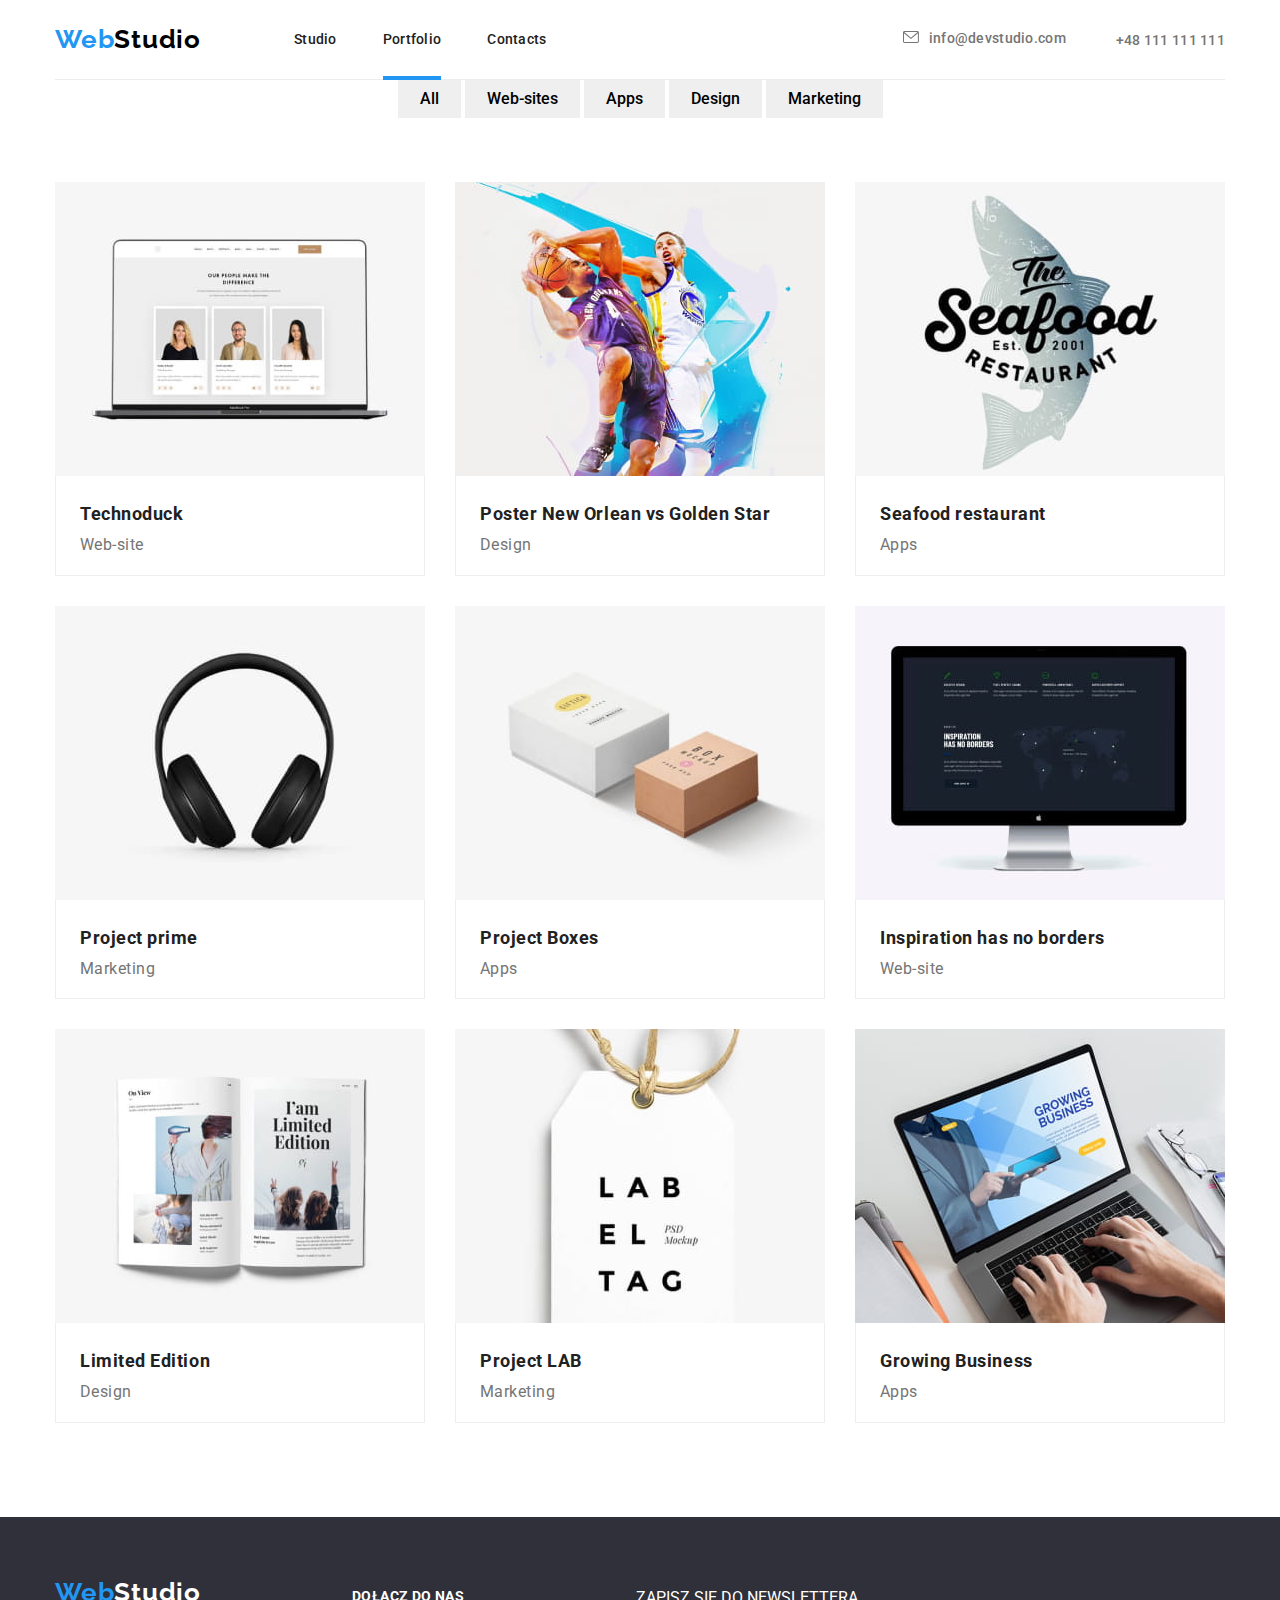
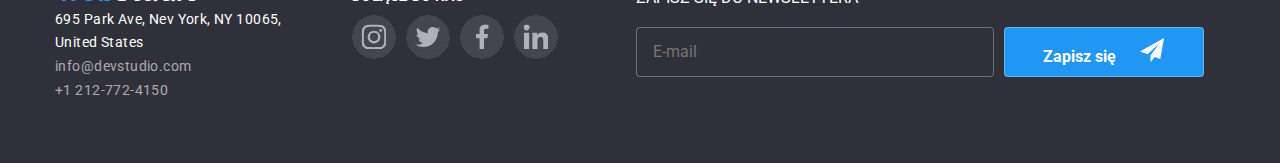
==== portfolio.html @ de532e94 "Homework6" ====
<!DOCTYPE html>
<html lang="en">
<head>
    <meta charset="UTF-8">
    <meta http-equiv="X-UA-Compatible" content="IE=edge">
    <meta name="viewport" content="width=device-width, initial-scale=1.0">
    <title>Document</title>
 
    <link rel="stylesheet" href=./modern-normalize.css>
<link rel="stylesheet" href="./css/style.css">
<link rel="preconnect" href="https://fonts.googleapis.com">
<link rel="preconnect" href="https://fonts.gstatic.com" crossorigin>
<link href="https://fonts.googleapis.com/css2?family=Raleway:wght@700&family=Roboto:wght@400;500;700;900&display=swap" rel="stylesheet">
</head>
<body>
  <!-- Page header -->


<header>
  <div class="container">
    <div class="header-container2">
      
    <nav>
      <div class="naglowek">
      <a class="link1" href="./index.html" ><span class="Web">Web</span><span class="Studio">Studio</span></a>
  <ul class="naglowek1">
  <li>
    <a class="link3" href="./">Studio</a>
  </li>
  <li>
    <a class="link4" href="./portfolio.html">Portfolio</a>
  </li>
  <li>
    <a class="link3" href="./">Contacts</a>
  </li>
  </ul>
      </div>
  </nav>
  
   
 <div>
    <ul class="naglowek2">
      <li>
      
  <a class="link6" href="mailto:info@devstudio.com"><svg class="contact" width="16" height="12">
          <use href="./images/icons.svg/icons.svg#icon-envelope"></use>
        </svg>info@devstudio.com</a>
  </li>
  <li>
    
  <a class="link6" href="tel:+48 111111111"><svg class="contact" width="10" height="16">
          <use href="./images/icons.svg/icons.svg#icon-vector1"></use>
        </svg>+48 111 111 111</a>
  </li>
  </ul>
</div>
</div>
    </div>
</header>



<main>
  <section class="section">
    <div class="button11">
      <div class="container">
      
  <button class="button1" type="button">All</button>
    <button class="button1" type="button">Web-sites</button>
      <button class="button1" type="button">Apps</button>
        <button class="button1" type="button">Design</button>
          <button class="button1" type="button">Marketing</button>
   
</div>
    </div>
  
    <div class="container">
<h1 class="head11">Tekst do schowania</h1>
<h2 class="head22">Tekst do schowania</h2>

  <ul class="head321">
    <li class="head3211">
        <div class="box">
  <img class="picture" 
  src="./images/img8 (2).jpg" alt="img.1" width="370" height="294">
  <div class="overlay">
    <p>Technocrack jest popularną platformą wykorzystywaną do rozpowszechniania koronawirusa. Firmy wykorzystują tę platformę do celów szpiegowskich i ataków na niezabezpieczone serwery konkurencji</p>
  </div>
    </div>
  <div class="border">
<h3 class="head32">Technoduck</h3><P class="p3">Web-site</p>
  </div>
   </li>

<li class="head3211">
    <div class="box">
  <img class="picture" 
  src="./images/img9 (1).jpg" alt="img.2" width="370" height="294">
    <div class="overlay">
    <p>Technocrack jest popularną platformą wykorzystywaną do rozpowszechniania koronawirusa. Firmy wykorzystują tę platformę do celów szpiegowskich i ataków na niezabezpieczone serwery konkurencji</p>
  </div>
    </div>
  <div class="border">
  <h3 class="head32">Poster New Orlean vs Golden Star </h3><p class="p3">Design</p>
  </div>
  </li>

<li class="head3211">
    <div class="box">
   <img class="picture" 
  src="./images/img10 (1).jpg" alt="img.3" width="370" height="294">
    <div class="overlay">
    <p>Technocrack jest popularną platformą wykorzystywaną do rozpowszechniania koronawirusa. Firmy wykorzystują tę platformę do celów szpiegowskich i ataków na niezabezpieczone serwery konkurencji</p>
  </div>
    </div>
  <div class="border">
  <h3 class="head32">Seafood restaurant</h3><p class="p3">Apps</p>
  </div>
  </li>

    <li class="head3211">
        <div class="box">
      <img class="picture" 
      src="./images/img11 (1).jpg" alt="img.1" width="370" height="294">
        <div class="overlay">
    <p>Technocrack jest popularną platformą wykorzystywaną do rozpowszechniania koronawirusa. Firmy wykorzystują tę platformę do celów szpiegowskich i ataków na niezabezpieczone serwery konkurencji</p>
  </div>
   </div>
         <div class="border">
  <h3 class="head32">Project prime</h3><P class="p3">Marketing</p>
      </div>
    </li>

    <li class="head3211">
  <div class="box">
  <img class="picture" 
  src="./images/img12 (1).jpg" alt="img.2" width="370" height="294">
    <div class="overlay">
    <p>Technocrack jest popularną platformą wykorzystywaną do rozpowszechniania koronawirusa. Firmy wykorzystują tę platformę do celów szpiegowskich i ataków na niezabezpieczone serwery konkurencji</p>
  </div>
</div>
  <div class="border">
    <h3 class="head32">Project Boxes </h3><p class="p3">Apps</p>
  </div>
</li>

<li class="head3211">
    <div class="box">
   <img class="picture" 
  src="./images/img13 (1).jpg" alt="img.3" width="370" height="294">
    <div class="overlay">
    <p>Technocrack jest popularną platformą wykorzystywaną do rozpowszechniania koronawirusa. Firmy wykorzystują tę platformę do celów szpiegowskich i ataków na niezabezpieczone serwery konkurencji</p>
  </div>
    </div>
  <div class="border">
  <h3 class="head32">Inspiration has no borders </h3><p class="p3">Web-site</p>
  </div>
  </li>

    <li class="head3211">
        <div class="box">
  <img class="picture" 
  src="./images/img14 (2).jpg" alt="img.1" width="370" height="294">
    <div class="overlay">
    <p>Technocrack jest popularną platformą wykorzystywaną do rozpowszechniania koronawirusa. Firmy wykorzystują tę platformę do celów szpiegowskich i ataków na niezabezpieczone serwery konkurencji</p>
  </div>
        </div>
  <div class="border">
<h3 class="head32">Limited Edition</h3><p class="p3">Design</p>
  </div>
   </li>

<li class="head3211">
    <div class="box">
  <img class="picture" 
  src="./images/img15 (1).jpg" alt="img.2" width="370" height="294">
    <div class="overlay">
    <p>Technocrack jest popularną platformą wykorzystywaną do rozpowszechniania koronawirusa. Firmy wykorzystują tę platformę do celów szpiegowskich i ataków na niezabezpieczone serwery konkurencji</p>
  </div>
    </div>
  <div class="border">
  <h3 class="head32">Project LAB</h3><p class="p3">Marketing</p>
  </div>
  </li>

<li class="head3211">
    <div class="box">
   <img class="picture" 
  src="./images/img16 (1).jpg" alt="img.3" width="370" height="294">
    <div class="overlay">
    <p>Technocrack jest popularną platformą wykorzystywaną do rozpowszechniania koronawirusa. Firmy wykorzystują tę platformę do celów szpiegowskich i ataków na niezabezpieczone serwery konkurencji</p>
  </div>
    </div>
  <div class="border">
  <h3 class="head32">Growing Business </h3><p class="p3">Apps</p>
  </div>
  </li>
</ul>
</div>
 </section>
  </main>

  <!-- Page footer -->

  <footer>
<div class="container">
    <ul class="footer2">
   <li><div class="footer1">
    <a class="link9" href="#" ><span class="Web">Web</span><span class="Studio1">Studio</span></a>
 <address class="address">  
<p>695 Park Ave, Nev York, NY 10065,<br>
United States</p>
<ul>
  <li>
<a class="link10" href="mailto:info@devstudio.com">info@devstudio.com</a>
</li>
<li>
<a class="link10" href="tel:+12127724150">+1 212-772-4150</a>
</li>
</ul>
</address>
</div>
   </li>
 <ul>  
<li><div class="join">
  <h3 class="head3">DOŁĄCZ DO NAS</h3>
    <ul class="socialicons2">
 <li> <svg class="social2" width="44" height="44">
     <use href="./images/icons.svg/icons.svg#icon-instagram"></use>
        </svg> </li>
    <li>  <svg class="social2" width="44" height="44"">
          <use href="./images/icons.svg/icons.svg#icon-twitter"></use>
        </svg></li>
    <li>  <svg class="social2" width="44" height="44">
          <use href="./images/icons.svg/icons.svg#icon-facebook"></use>
        </svg></li>
    <li>  <svg class="social2" width="44" height="44">
          <use href="./images/icons.svg/icons.svg#icon-linkedin"></use>
        </svg></li>
        </ul>
        </div>
</li>
 </ul>
  <ul>
      <li class="form">
        <div>
          <form>
 <name name="signup_form" autocomplete="on" novalidate>
   <label for="user-email">ZAPISZ SIĘ DO NEWSLETTERA</label></name>
  </li>
  <li class="form2">
   <input type="email" name="email" id="email" placeholder="E-mail" />
   
   <button type="submit" class="email-submit">Zapisz się<svg class="iconsend" width="24" height="24">
          <use href="./images/icons.svg/icons.svg#icon-iconsend"></use>
        </svg></button>
  
  </form>
        </div>
      </li>   
    </ul>
  </ul>
</div>
  </footer>
</div>
</body>
</html>
---- css/style.css ----
:root{
    --brand-color:#212121;
    --brand-color-czcionka1:#757575;
    --brand-color-czcionka2:#2196F3;
    --brand-color-czcionka3:#FFFFFF;
    --brand-color-czcionka4:#000000; 
    --brand-color-background:#2F303A;
    --brand-color-background2:#F5F4FA;
    --brand-color-background3:#ECECEC;
    --brand-color-background4: #2196F3;
}
body{
    font-family: 'Roboto', sans-serif;
    color: var(--brand-color);
 }

 *, *::after, *::before { margin: 0; padding: 0; }

.container{
   
    max-width:100%;
max-width: 1200px;
margin: 0 auto;
padding: 0 15px;
}

.section{
    padding-bottom: 94px;
}

.section2{
    padding-bottom: 94px;
}

.naglowek{
 display: flex;
    align-items: center;
   
}

.header-container{
 
  background-color: var(--brand-color-czcionka3);
     display: flex;
    align-items: center;
    justify-content: space-between;
   margin: 0 auto;
height: 80px;
 

}
.header-container2{
  background-color: var(--brand-color-czcionka3);
     display: flex;
    align-items: center;
    justify-content: space-between;
   margin: 0 auto;
height: 80px;
border-width: 1px;
border-bottom-style: solid;
border-color: var(--brand-color-background3);
}



.naglowek1{
    display: flex;
  justify-content: center;
  align-items: center;
  list-style: none;
  gap:46px;
}

.naglowek2{
    display: flex;
   justify-content: space-between;
   gap:30px;
}

.contact{
    fill:var(--brand-color-czcionka1);
    margin-right: 10px;
    transition: 250ms;
  transition-timing-function: cubic-bezier(0.4, 0, 0.2, 1);
        }

.contact:hover{
    fill:var(--color2, #2196f3);
    stroke: var(--brand-color-czcionka2);
  
}
   



.naszeatuty{
    fill: var(--brand-color-czcionka1);
    background: var(--brand-color-background2);
    padding: 25px; 0;
}

.klienci{   
    fill: #AFB1B8;
    border: 1px solid #AFB1B8;
    border-radius: 4px;
    transition-property: border-color;
    transition-duration: 250ms;
    transition-timing-function: cubic-bezier(0.4, 0, 0.2, 1);
    
}

.klienci:hover,
.klienci:focus{
    border-color: var(--brand-color-background4);
    
}

      .klienci{   
          fill: #AFB1B8;
        border: 1px solid #AFB1B8;
        border-radius: 4px;
transition-property: fill, border-color;
transition-duration: 250ms;
  transition-timing-function: cubic-bezier(0.4, 0, 0.2, 1);
      }

.klienci:hover,
.klienci:focus{
 fill:var(--brand-color-background4);
  
}

.socialicons{
         display: flex;
flex-direction: row;
list-style: none;
flex-grow: 1;
gap:10px;
margin:0px 0px 30px 0px;
padding-left: 32px;
padding-bottom: 32px;

 }

 .socialicons2{
         display: flex;
flex-direction: row;
list-style: none;
flex-grow: 1;
gap:10px;


 }
 .form{
     display: flex;
flex-direction:row;
list-style: none;
flex-grow: 1;
gap:10px;
padding-left: 78px;
padding-top: 72px;
 }

 .form2{
     display: flex;
flex-direction:row;
list-style: none;
flex-grow: 1;
gap:10px;
padding-top: 20px;;
padding-left: 78px;
padding-bottom: 32px;
 }

 input#email{
width:358px;
Height:50px;
border: 1px solid rgba(255, 255, 255, 0.3);
background-color:var(--brand-color-background);
border-radius: 4px;
font-family: Roboto;
font-Weight:400;
font-Size:16px;
Line height:20px;
padding-left:16px;
color:rgba(255, 255, 255, 0.6);
 }



 .label{
    position:absolute
    top:0px;
    font-family: 'Roboto';
font-style: normal;
font-weight: 400;
font-size: 12px;
line-height: 14px;
letter-spacing: 0.01em;
color: #757575;

 }

  .label1{
    position:absolute;
    top:-24px;
    font-family: 'Roboto';
font-style: normal;
font-weight: 400;
font-size: 12px;
line-height: 14px;
letter-spacing: 0.01em;
color: #757575;
  }

.email-submit{
   width:200px;
Height:50px;
border: 1px solid rgba(255, 255, 255, 0.3);
background-color:var(--brand-color-background4);
border-radius: 4px;
font-family: Roboto;
color:var(--brand-color-czcionka3);
font-Weight:700;
font-Size:16px;
Line height:30px;
cursor: pointer;
}
.submit-form{
   width:200px;
Height:50px;
border: 1px solid rgba(255, 255, 255, 0.3);
background-color:var(--brand-color-background4);
border-radius: 4px;
margin-top: 30px;
font-family: Roboto;
color:var(--brand-color-czcionka3);
font-Weight:700;
font-Size:16px;
Line height:30px;
display: block;
    margin-left: auto;
    margin-right: auto;
    cursor: pointer;
}

.legend-modal{
    font-family: 'Roboto';
font-style: normal;
font-weight: 700;
font-size: 20px;
line-height: 23px;
text-align: center;
letter-spacing: 0.03em;
color: #212121;
margin-top: 40px;
margin-bottom: 30px;

}

.fieldset{
    display:flex;
    position: relative;
  width:448px;
  height: 40px;
  margin-left: 40px;
    border-radius: 4px;
    margin-block: 28px;
}

.fieldset1{
    display:flex;
    position: relative;
  width:448px;
  height: 120px;
  margin-left: 40px;
    border-radius: 4px;
    margin-block: 28px;
}


.modal-data .input{
    border: 0;
    margin-left: 40px;
    background-color: transparent;
    font-family: Roboto;
font-Weight:400;
font-Size:16px;
Line height:20px;
height: 38px;
width: 200px;
}

.legal-checkbox{
         font-family: 'Roboto';
font-style: normal;
font-weight: 400;
font-size: 14px;
line-height: 24px;
letter-spacing: 0.03em;
color: #757575;
position:relative;
margin-left: 40px;
}

.legal-checkbox .checkbox1{
    position: relative;
    width: 16px;
    height: 15px;
   

}


.legal-checkbox input{
    position:absolute;
    cursor:pointer;
    width: 0;
    height:0;
    opacity: 0;
    }

    .legal-checkbox .checkmark{
        position: absolute;
        height: 16px;
        width: 15px;
        border:1px solid black;
        cursor: pointer;
        left:0;

    }

.checkmark::after{
    display:block;
content:url(../images/icons.svg/check.svg);
border:0px solid white;
position:absolute;
display: none;
top:-4px;
}

    .legal-checkbox input:checked ~ .checkmark::after{
        display:block;
    }

     .legal-checkbox input:checked ~ .checkmark{
        background-color:var(--brand-color-background4);
         transition-property: fill;
  transition: 250ms;
  transition-timing-function: cubic-bezier(0.4, 0, 0.2, 1);
     }

.iconsend{
    fill:var(--brand-color-czcionka3);
    margin-left: 24px;
}
.legal-link{
    color:var(--brand-color-czcionka2);
}

.modal-data .input:focus{
    outline:0;
}

.fieldset:has(input:focus){
    border-color: #2196f3;
     transition-property: fill;
  transition: 250ms;
  transition-timing-function: cubic-bezier(0.4, 0, 0.2, 1);
}

.fieldset:has(input:focus) .iconform{
    fill: #2196f3;
     transition-property: fill;
  transition: 250ms;
  transition-timing-function: cubic-bezier(0.4, 0, 0.2, 1);
}

.modal-data .input2{
    border: 0;
    background-color: transparent;
    width: 416px;
    height: 96px;
 font-family: Roboto;
font-weight:400;
font-size:12px;
Line height:14.06px;
margin-left:16px;
margin-right:16px;
resize:none;
  position:absolute;

}

.modal-data .input2:focus{
    outline:0;
}

.fieldset1:has(textarea:focus){
    border-color: #2196f3;
     transition-property: fill;
  transition: 250ms;
  transition-timing-function: cubic-bezier(0.4, 0, 0.2, 1);

}

.modal-data .label{
 position:absolute;
 top:-24px;

}



.iconform{
    position:absolute;
    top:14px;
    left:15px;
    fill:#212121;
}

 .social{
    margin: 0.0rem;
 padding: 0.6rem;
 Fill: #AFB1B8;
 transition-property: fill;
  transition: 250ms;
  transition-timing-function: cubic-bezier(0.4, 0, 0.2, 1);

  }

  .social:hover{
       background: radial-gradient(circle, #2196f3 70%, #ffffff 70%);
      fill:white;
      transition-property: fill;
  transition: 250ms;
  transition-timing-function: cubic-bezier(0.4, 0, 0.2, 1);
       
    }


    .social2{
        justify-content:flex-start;
      margin: 0.0rem;
 padding: 0.6rem;
Fill: #AFB1B8;
background: radial-gradient(circle,rgba(255, 255, 255, 0.1)70% 70%, var(--brand-color-background)70%);
transition: 250ms;
  transition-timing-function: cubic-bezier(0.4, 0, 0.2, 1);
  

    }

.social2:hover{
   background: radial-gradient(circle, #2196f3 70%, var(--brand-color-background)70%);
   fill:white;

  }

.button2{
        font-size: 16px;
        font-weight: 700;
         line-height: 1.875; 
            border: 0px;
    font-family: inherit;
    cursor: pointer;
    color:var(--brand-color-czcionka3);
    background-color: var(--brand-color-czcionka2);
    height: 50px;
    width: 200px;
    justify-content: center;
    transition: 250ms;
  transition-timing-function: cubic-bezier(0.4, 0, 0.2, 1);

  
 
      }
.button11{
    display: flex;
    justify-content: center;
    flex-grow: 1;
gap:8px;
    
}

     .button1{
    
        font-size: 16px;
        font-weight: 500;
         line-height: 1.625;  
            border: 0px;
            padding: 6px 22px 6px 22px;
    font-family: inherit;  
    cursor: pointer;
    justify-content: center;
    transition: 250ms;
  transition-timing-function: cubic-bezier(0.4, 0, 0.2, 1);
    
              }
             

.solutions2 {
    color:white;
background-size: cover;
background-position: center;
    display:flex;
    flex-direction: column;
    justify-content: center;
    padding-top: 200px;
    padding-bottom: 200px;
    max-width: 1600px; margin: 0 auto;
    background:  linear-gradient(#2F303A66, #2F303A66),url(../images/tlo.jpg);
background-repeat: repeat-x, no-repeat;
    
}

footer{
    background-color:var(--brand-color-background);
    color: var(--brand-color-czcionka3);
}
.Web{
    color:var(--brand-color-czcionka2);
}
.Studio{
    color:var(--brand-color-czcionka4);
}
    .Studio1{
        color:var(--brand-color-czcionka3)
    }



.link1{
    font-family: "Raleway";
    font-weight: 700;
    font-size: 26px;
    line-height: 1.19;
    Line height: 100%;
    letter-spacing: 0.03em;
     margin-right: 93px ;
     transition: 250ms;
  transition-timing-function: cubic-bezier(0.4, 0, 0.2, 1);
}

.link3{
    color:var(--brand-color);
    font-size: 14px;
    font-weight: 500;
    line-height: 1;
    letter-spacing: 0.02em;
    transition: 250ms;
  transition-timing-function: cubic-bezier(0.4, 0, 0.2, 1);
 
}
.link2{
    color:var(--brand-color);
        font-size: 14px;
        font-weight: 500;
        line-height: 1;
        letter-spacing: 0.02em;
        transition: 250ms;
  transition-timing-function: cubic-bezier(0.4, 0, 0.2, 1);

          }

          .link4{
    color:var(--brand-color);
        font-size: 14px;
        font-weight: 500;
        line-height: 1;
        letter-spacing: 0.02em;
        transition: 250ms;
  transition-timing-function: cubic-bezier(0.4, 0, 0.2, 1);

          }


.link2,
.link4{
position: relative;
}
    .link2::after{
        content:"";
        position:absolute;
        width:100%;
        height:4px;
        background-color: var(--brand-color-background4);
        bottom:-33px;
        left: 0px;
       
    }
       .link4::after{
        content:"";
        position:absolute;
        width:100%;
        height:4px;
        background-color: var(--brand-color-background4);
        bottom:-33px;
        left: 0px;
       }

    .link2:hover::after{
        color:var(--brand-color-background4);
    }

    .link4:hover::after{
        color:var(--brand-color-background4);
    }

.link6{
    color:var(--brand-color-czcionka1);
        font-size: 14px;
        font-weight: 500;
        line-height: 1;
        letter-spacing: 0.02em;
        transition: 250ms;
  transition-timing-function: cubic-bezier(0.4, 0, 0.2, 1);
}



.link8{
    color: var(--brand-color-czcionka3);
        font-size: 14px;
        font-weight: 500;
        line-height: 1;
        letter-spacing: 0.03em;
        transition: 250ms;
  transition-timing-function: cubic-bezier(0.4, 0, 0.2, 1);
        
}
.link9{
    color: var(--brand-color-czcionka2);
    font-family: "Raleway";
        font-size: 26px;
        font-weight: 700;
        line-height: 1.19;
        letter-spacing: 0.03em;
        transition: 250ms;
  transition-timing-function: cubic-bezier(0.4, 0, 0.2, 1);
}

        .link10{
    color: rgba(255, 255, 255, 0.6);;
        font-size: 14px;
        font-weight: 400;
        line-height: 1.71;
        letter-spacing: 0.03em;
        font-style:normal;
        transition: 250ms;
  transition-timing-function: cubic-bezier(0.4, 0, 0.2, 1);

        }

.address{
        font-size: 14px;
        font-weight: 400;
        line-height: 1.71;
        letter-spacing: 0.03em;
        font-style: normal;
        color:var(--brand-color-czcionka3)
}
.head3{
        font-size: 14px;
        line-height: 1.14;
        letter-spacing: 0.03em;
        padding-bottom: 10px;
}
.head31{
        font-size: 16px;
        line-height: 1.19;
        letter-spacing: 0.03em;
        text-align: center;
         margin-top: 30px;
         margin-bottom: 10px;
        
}
.head32{
        font-size: 18px;
        line-height: 2;
        letter-spacing: 0.03em;
        padding: 20px 24px 4px 24px;
}
.p3{
    color:var(--brand-color-czcionka1);
        font-size: 16px;
        font-weight: 400;
        line-height: 1,87; 
        letter-spacing: 0.03em;
         margin: 0px 24px 20px 24px;
}
        .head21,
        .head23{
        font-size: 36px;
        line-height: 1.17;
        letter-spacing: 0.03em;
        }

        .head21{
            padding-bottom: 50px;
        }

       .head23{
            padding-bottom: 50px;
        }
            .head2{
        font-size: 36px;
        line-height: 1.17;
        letter-spacing: 0.03em;
        }

.p1{
        font-size: 14px;
        font-weight: 500;
        line-height: 1.71;
        letter-spacing: 0.03em;
        color: var(--brand-color-czcionka1);
}
.p2{
    color:var(--brand-color-czcionka1);
        font-size: 16px;
        font-weight: 500;
        line-height: 1.19; 
        letter-spacing: 0.03em;
        text-align: center;
        margin-bottom: 16px;
}


.solutions1{
        font-size: 44px;
        font-weight: 900;
         line-height: 1.36;   
         padding-bottom: 30px;
   

}
.solutions2{
    text-align: center;
}

.head221{
     display: flex;
flex-direction: row;
list-style: none;
flex-grow: 1;
gap:calc((100% - 3 * 30%) / 4);
}
    
  .head211{
     display: flex;
flex-direction: row;
list-style: none;
flex-grow: 1;
gap:30px; 
}

.head211-index{
    position:relative
}
.head211-index > img{
    display:block;
}

.head211-opis{
display: flex;
position: absolute;
width: 100%;
height: 70px;
bottom: 0px;
background: rgba(47, 48, 58, 0.8);
justify-content:center;
align-items:center;
  font-family:14px;
  font-weight: 700;
  color:var(--brand-color-czcionka3);
 }

 .head231{
     display: flex;
flex-direction: row;
list-style: none;
flex-grow: 1;
gap: 30px;
align-items: center;
}  

.head2311{
    background-color: var(--brand-color-background2);
   

}

.head321{
     display: flex;
     list-style: none;
flex-wrap: wrap;
justify-content: center;
flex-grow: 1;
gap:30px;
}

.head3211{
    flex-basis:calc((100% - 60px) / 3);
    transition: 250ms;
  transition-timing-function: cubic-bezier(0.4, 0, 0.2, 1);

}

.head24{
    padding-bottom: 50px;
}

 .head241{
     display: flex;
flex-direction: row;
list-style: none;
flex-grow: 1;
gap:30px;
 }

.picture{
    display: block; 
}

.head3211:hover{
    box-shadow: 0px 1px 1px rgba(0, 0, 0, 0.12), 0px 4px 4px rgba(0, 0, 0, 0.06), 1px 4px 6px rgba(0, 0, 0, 0.16);
}

.footer1{
    padding-top: 60px;
    padding-bottom: 60px;
}

.footer2{
    display:flex;
    
}

.join{
    padding-top: 72px;
    margin-left: 70px;
}

.link1:hover,
.link2:hover,
.link3:hover,
.link4:hover,
.link8:hover,
.link9:hover,
.link10:hover


{
  color:var(--brand-color-czcionka2);
 
}
.link1:focus,
.link2:focus,
.link3:focus,
.link4:focus
.link8:focus,
.link9:focus,
.link10:focus
{

    color:var(--brand-color3);

}

.link6:focus,
.link6:hover{
cursor:pointer;
color:var(--brand-color-czcionka2);
--color4:var(--brand-color-czcionka2);
--color2:var(var(--brand-color-czcionka2))

}
.button2:hover,
.button2:focus{
color:var(--brand-color);
}

.button1:hover,
.button1:focus{
    color:var(--brand-color-czcionka3);
    background-color: var(--brand-color-background4);
 box-shadow: 0px 1px 1px rgba(0, 0, 0, 0.12), 0px 4px 4px rgba(0, 0, 0, 0.06), 1px 4px 6px rgba(0, 0, 0, 0.16);
}


.link1,
.link2,
.link3,
.link4,
.link6,
.link8,
.link9,
.link10{
 text-decoration: none;
}



ul{
    list-style-type: none;
}

.head22,
.head11{
visibility: hidden;
}
.border{
    border: 1px solid #EEEEEE; border-top: none;
    }

.team{
    box-shadow: 0px 1px 3px rgba(0, 0, 0, 0.12), 0px 1px 1px rgba(0, 0, 0, 0.14), 0px 2px 1px rgba(0, 0, 0, 0.2);
border-radius: 0px 0px 4px 4px;
background:#ffffff;

}
.backdrop{
    position:fixed;
    left:0;
    top:0;
    width:100%;
    height:100%;
    background-color: rgba(0,0,0,0.1);
    transition: transform .35s;
}
.modal{
    position:absolute;
    top:50%;
    left:50%;
    transform:translate(-50%,-50%);
    width:528px;
    height:581px;
    background-color: #fff;

}
.close-btn{
        position:absolute;
    top:8px;
    right:8px;
    width:30px;
    height:30px;
    background-color: #fff;
    border:1px solid rgba(0,0,0,0.1);
    border-radius:50%;
    cursor:pointer;
}
.close{
    position:absolute;
    top:8px;
    right:8px;
    width:11px;
    height:11px; 
}

.is-hidden{
opacity:0;
visibility:hidden;
pointer-events:none;
transform:scale(-0.3, 0.3);

}
.box{
    position: relative;
  overflow: hidden;
}
.head3211{
    position: relative;
    overflow: hidden;
}

.box:hover .overlay {
  transform: translatex(0);
}
.head3211:hover .overlay{
    transform: translatex(0);
}

.overlay {
  position: absolute;
  top: 0;
  left: 0;
  width: 100%;
  height: 100%;
  background-color: rgba(33, 150, 243, 0.9);

  transform: translateY(100%);
  transition: transform 250ms ease;
}

.overlay > p {
  color: #fff;
  margin: 0;
  padding: 49px;
  padding-left: 29px;
  padding-right: 45px;
  font-size: 18 px;
  line-height: 28px;
  font-family: "roboto";
  font-weight: 400;
}
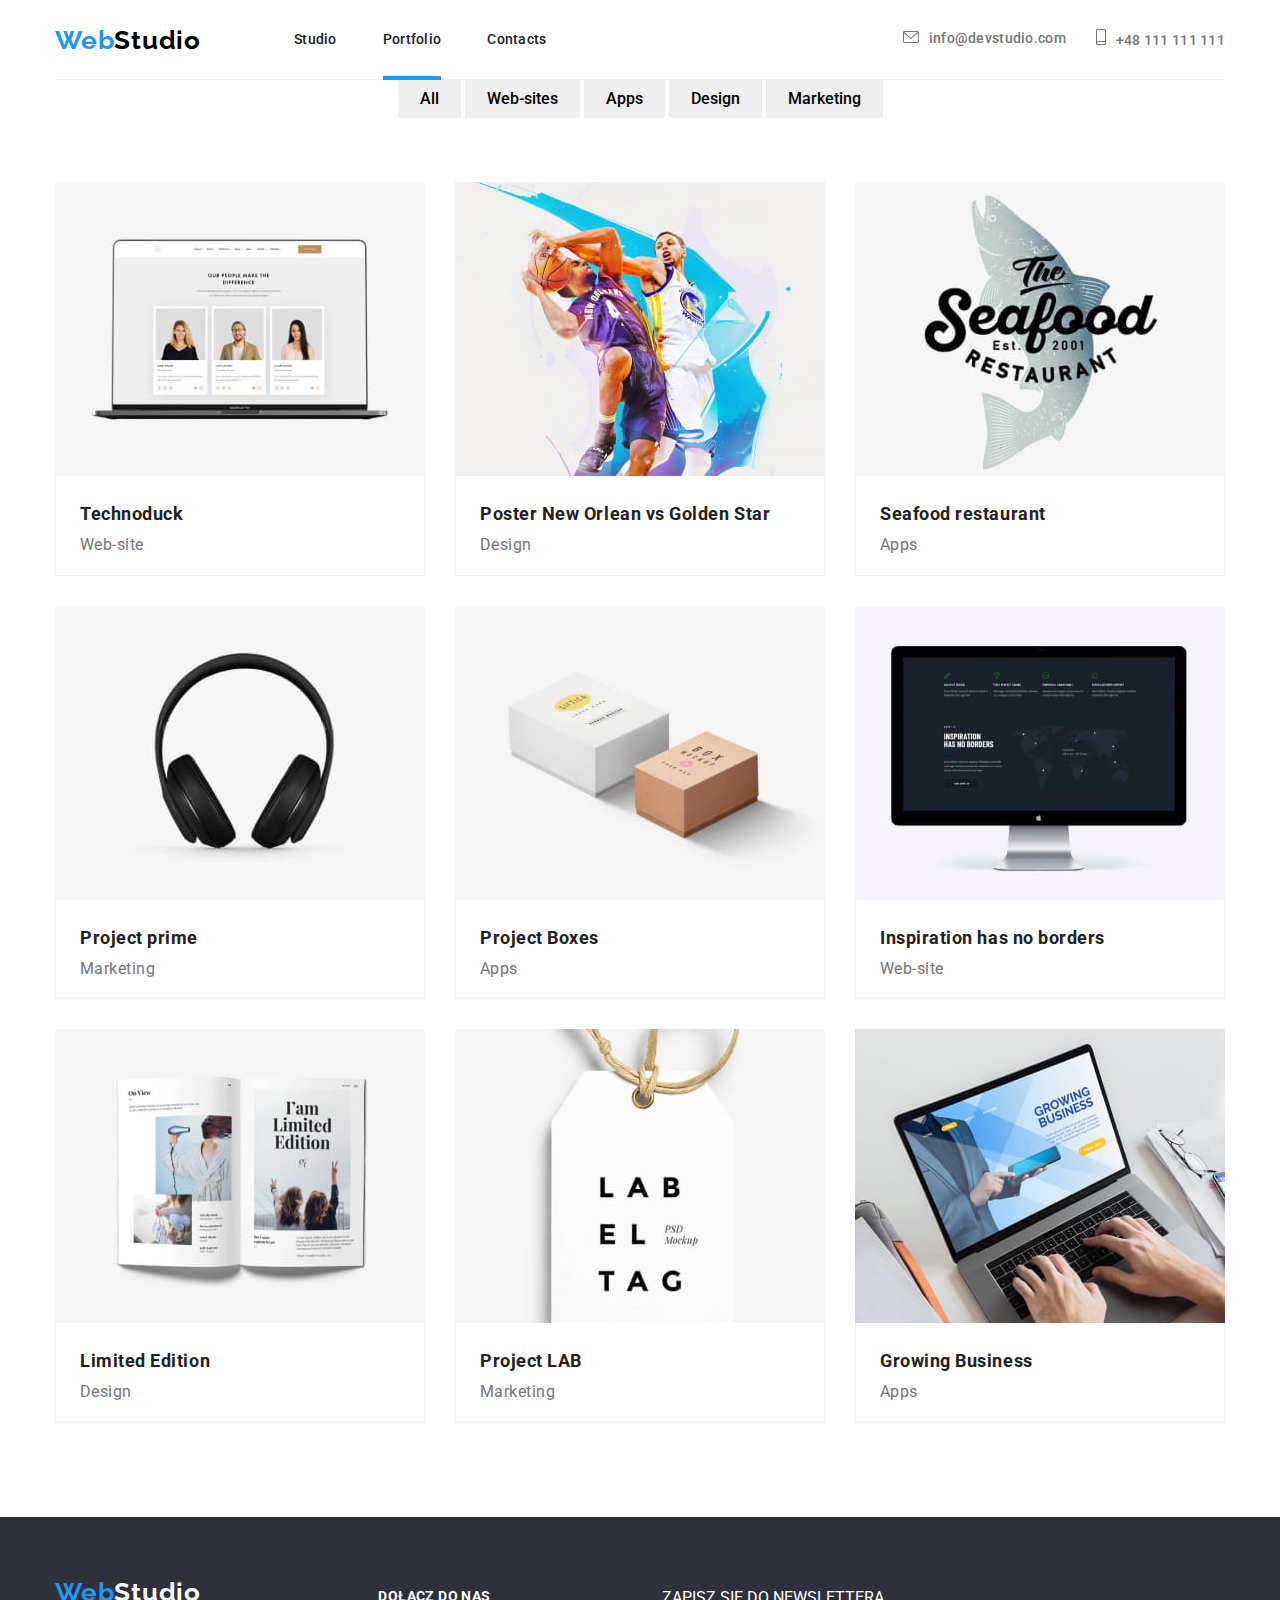
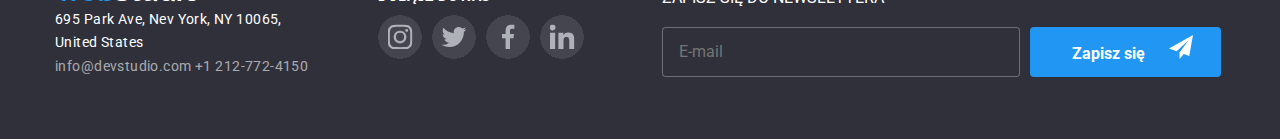
==== commit 44832b55: "Homework7" ====
--- a/portfolio.html
+++ b/portfolio.html
@@ -16,46 +16,47 @@
   <!-- Page header -->
 
 
-<header>
-  <div class="container">
-    <div class="header-container2">
-      
+  <header>
+      <div class="container">
+    <div class="header-container-portfolio">
+  
+    
     <nav>
-      <div class="naglowek">
-      <a class="link1" href="./index.html" ><span class="Web">Web</span><span class="Studio">Studio</span></a>
-  <ul class="naglowek1">
-  <li>
-    <a class="link3" href="./">Studio</a>
-  </li>
-  <li>
-    <a class="link4" href="./portfolio.html">Portfolio</a>
-  </li>
-  <li>
-    <a class="link3" href="./">Contacts</a>
+      <div class="header-navigation">
+      <a class="header-navigation__logo" href="./index.html" ><span class="header-navigation__logo__logo1">Web</span><span class="header-navigation__logo__logo2">Studio</span></a>
+      <ul class="header-navigation__item">
+  <li>
+    <a class="header-navigation__item__card2" href="#">Studio</a>
+  </li>
+  <li>
+    <a class="header-navigation__item__card3" href="./portfolio.html">Portfolio</a>
+  </li>
+  <li>
+    <a class="header-navigation__item__card2" href="./">Contacts</a>
   </li>
   </ul>
-      </div>
+  </div>
   </nav>
   
    
  <div>
-    <ul class="naglowek2">
+    <ul class="header-contact">
       <li>
       
-  <a class="link6" href="mailto:info@devstudio.com"><svg class="contact" width="16" height="12">
+  <a class="header-contact__linker" href="mailto:info@devstudio.com"><svg class="contact" width="16" height="12">
           <use href="./images/icons.svg/icons.svg#icon-envelope"></use>
         </svg>info@devstudio.com</a>
   </li>
   <li>
     
-  <a class="link6" href="tel:+48 111111111"><svg class="contact" width="10" height="16">
-          <use href="./images/icons.svg/icons.svg#icon-vector1"></use>
+  <a class="header-contact__linker" href="tel:+48111111111"><svg class="contact" width="10" height="16">
+          <use href="./images/icons.svg/icons.svg#icon-smartphone"></use>
         </svg>+48 111 111 111</a>
   </li>
   </ul>
 </div>
 </div>
-    </div>
+      </div>
 </header>
 
 
@@ -202,33 +203,27 @@
 
   <!-- Page footer -->
 
-  <footer>
+   <footer>
 <div class="container">
-    <ul class="footer2">
-   <li><div class="footer1">
-    <a class="link9" href="#" ><span class="Web">Web</span><span class="Studio1">Studio</span></a>
+    <div class="footer2">
+          <div class="footer1">
+      <a class="link9" href="#" ><span class="Web">Web</span><span class="Studio1">Studio</span></a>
  <address class="address">  
 <p>695 Park Ave, Nev York, NY 10065,<br>
 United States</p>
-<ul>
-  <li>
 <a class="link10" href="mailto:info@devstudio.com">info@devstudio.com</a>
-</li>
-<li>
 <a class="link10" href="tel:+12127724150">+1 212-772-4150</a>
-</li>
-</ul>
+
 </address>
 </div>
-   </li>
- <ul>  
-<li><div class="join">
+
+<div class="join">
   <h3 class="head3">DOŁĄCZ DO NAS</h3>
     <ul class="socialicons2">
  <li> <svg class="social2" width="44" height="44">
      <use href="./images/icons.svg/icons.svg#icon-instagram"></use>
         </svg> </li>
-    <li>  <svg class="social2" width="44" height="44"">
+    <li>  <svg class="social2" width="44" height="44">
           <use href="./images/icons.svg/icons.svg#icon-twitter"></use>
         </svg></li>
     <li>  <svg class="social2" width="44" height="44">
@@ -239,29 +234,23 @@
         </svg></li>
         </ul>
         </div>
-</li>
- </ul>
-  <ul>
-      <li class="form">
-        <div>
-          <form>
- <name name="signup_form" autocomplete="on" novalidate>
-   <label for="user-email">ZAPISZ SIĘ DO NEWSLETTERA</label></name>
-  </li>
-  <li class="form2">
-   <input type="email" name="email" id="email" placeholder="E-mail" />
+        
+ 
+    <form class="form1">
+          <name name="signup_form" autocomplete="on" novalidate>
+            <label class="form1-label" for="email">ZAPISZ SIĘ DO NEWSLETTERA</label></name>
+      
+          <div class="form2">
+    <form>
+   <input type="email" name="email" id="email" placeholder="E-mail">
    
    <button type="submit" class="email-submit">Zapisz się<svg class="iconsend" width="24" height="24">
-          <use href="./images/icons.svg/icons.svg#icon-iconsend"></use>
-        </svg></button>
-  
+     <use href="./images/icons.svg/icons.svg#icon-iconsend"></use>
+    </svg></button>
   </form>
-        </div>
-      </li>   
-    </ul>
-  </ul>
-</div>
-  </footer>
+  
+      </div>
+</footer>
 </div>
 </body>
 </html>--- a/css/style.css
+++ b/css/style.css
@@ -32,7 +32,7 @@
     padding-bottom: 94px;
 }
 
-.naglowek{
+.header-navigation{
  display: flex;
     align-items: center;
    
@@ -49,7 +49,7 @@
  
 
 }
-.header-container2{
+.header-container-portfolio{
   background-color: var(--brand-color-czcionka3);
      display: flex;
     align-items: center;
@@ -63,7 +63,7 @@
 
 
 
-.naglowek1{
+.header-navigation__item{
     display: flex;
   justify-content: center;
   align-items: center;
@@ -71,7 +71,7 @@
   gap:46px;
 }
 
-.naglowek2{
+.header-contact{
     display: flex;
    justify-content: space-between;
    gap:30px;
@@ -151,7 +151,7 @@
 
 
  }
- .form{
+ .form1-label{
      display: flex;
 flex-direction:row;
 list-style: none;
@@ -181,7 +181,7 @@
 font-family: Roboto;
 font-Weight:400;
 font-Size:16px;
-Line height:20px;
+line-height:20px;
 padding-left:16px;
 color:rgba(255, 255, 255, 0.6);
  }
@@ -189,7 +189,7 @@
 
 
  .label{
-    position:absolute
+    position:absolute;
     top:0px;
     font-family: 'Roboto';
 font-style: normal;
@@ -198,6 +198,7 @@
 line-height: 14px;
 letter-spacing: 0.01em;
 color: #757575;
+
 
  }
 
@@ -211,11 +212,10 @@
 line-height: 14px;
 letter-spacing: 0.01em;
 color: #757575;
+
   }
 
 .email-submit{
-   width:200px;
-Height:50px;
 border: 1px solid rgba(255, 255, 255, 0.3);
 background-color:var(--brand-color-background4);
 border-radius: 4px;
@@ -223,12 +223,19 @@
 color:var(--brand-color-czcionka3);
 font-Weight:700;
 font-Size:16px;
-Line height:30px;
+Line-height:30px;
 cursor: pointer;
-}
+align-items: center;
+   padding-left: 42px;
+    padding-top: 8px;
+    padding-bottom: 8px;
+     border: 0px;
+}
+
+
+
 .submit-form{
-   width:200px;
-Height:50px;
+ 
 border: 1px solid rgba(255, 255, 255, 0.3);
 background-color:var(--brand-color-background4);
 border-radius: 4px;
@@ -237,11 +244,15 @@
 color:var(--brand-color-czcionka3);
 font-Weight:700;
 font-Size:16px;
-Line height:30px;
+Line-height:30px;
 display: block;
     margin-left: auto;
     margin-right: auto;
     cursor: pointer;
+    padding-left: 76px;
+    padding-right: 76px;
+    padding-top: 10px;
+    padding-bottom: 10px;
 }
 
 .legend-modal{
@@ -261,23 +272,27 @@
 .fieldset{
     display:flex;
     position: relative;
-  width:448px;
-  height: 40px;
-  margin-left: 40px;
+  width:100%;
+  height: 100%;
     border-radius: 4px;
     margin-block: 28px;
+   border-color: rgba(33, 33, 33, 0.2);
 }
 
 .fieldset1{
     display:flex;
     position: relative;
-  width:448px;
-  height: 120px;
-  margin-left: 40px;
+  width:100%;
+height: 100%;
     border-radius: 4px;
     margin-block: 28px;
-}
-
+     border-color: rgba(33, 33, 33, 0.2);
+}
+
+.modal-data{
+    padding-left: 40px;
+    padding-right: 40px;
+}
 
 .modal-data .input{
     border: 0;
@@ -286,8 +301,8 @@
     font-family: Roboto;
 font-Weight:400;
 font-Size:16px;
-Line height:20px;
-height: 38px;
+line-height:20px;
+
 width: 200px;
 }
 
@@ -300,7 +315,6 @@
 letter-spacing: 0.03em;
 color: #757575;
 position:relative;
-margin-left: 40px;
 }
 
 .legal-checkbox .checkbox1{
@@ -353,6 +367,10 @@
 .iconsend{
     fill:var(--brand-color-czcionka3);
     margin-left: 24px;
+    margin-right: 28px;
+    display: flexbox;
+   align-items: center;
+  
 }
 .legal-link{
     color:var(--brand-color-czcionka2);
@@ -376,19 +394,34 @@
   transition-timing-function: cubic-bezier(0.4, 0, 0.2, 1);
 }
 
+
+.input{
+    padding-top: 10px;
+    padding-bottom: 10px;
+    
+}
 .modal-data .input2{
     border: 0;
     background-color: transparent;
-    width: 416px;
-    height: 96px;
+    width: 100%;
+   
  font-family: Roboto;
 font-weight:400;
 font-size:12px;
-Line height:14.06px;
-margin-left:16px;
-margin-right:16px;
+Line-height:14.06px;
+padding-left:16px;
+padding-right:16px;
+padding-top:12px;
+padding-left:12px;
 resize:none;
-  position:absolute;
+  position:relative;
+
+}
+
+
+.input2{
+    padding-top: 10px;
+    padding-bottom: 10px;
 
 }
 
@@ -413,6 +446,12 @@
 
 
 .iconform{
+    position:absolute;
+    top:14px;
+    left:15px;
+    fill:#212121;
+}
+.iconform2{
     position:absolute;
     top:14px;
     left:15px;
@@ -518,10 +557,10 @@
     background-color:var(--brand-color-background);
     color: var(--brand-color-czcionka3);
 }
-.Web{
+.header-navigation__logo__logo1{
     color:var(--brand-color-czcionka2);
 }
-.Studio{
+.header-navigation__logo__logo2{
     color:var(--brand-color-czcionka4);
 }
     .Studio1{
@@ -530,19 +569,19 @@
 
 
 
-.link1{
+.header-navigation__logo{
     font-family: "Raleway";
     font-weight: 700;
     font-size: 26px;
     line-height: 1.19;
-    Line height: 100%;
+    Line-height: 100%;
     letter-spacing: 0.03em;
      margin-right: 93px ;
      transition: 250ms;
   transition-timing-function: cubic-bezier(0.4, 0, 0.2, 1);
 }
 
-.link3{
+.header-navigation__item__card2{
     color:var(--brand-color);
     font-size: 14px;
     font-weight: 500;
@@ -552,7 +591,7 @@
   transition-timing-function: cubic-bezier(0.4, 0, 0.2, 1);
  
 }
-.link2{
+.header-navigation__item__card1{
     color:var(--brand-color);
         font-size: 14px;
         font-weight: 500;
@@ -563,7 +602,7 @@
 
           }
 
-          .link4{
+          .header-navigation__item__card3{
     color:var(--brand-color);
         font-size: 14px;
         font-weight: 500;
@@ -575,11 +614,11 @@
           }
 
 
-.link2,
-.link4{
+.header-navigation__item__card1,
+.header-navigation__item__card3{
 position: relative;
 }
-    .link2::after{
+    .header-navigation__item__card1::after{
         content:"";
         position:absolute;
         width:100%;
@@ -589,7 +628,7 @@
         left: 0px;
        
     }
-       .link4::after{
+       .header-navigation__item__card3::after{
         content:"";
         position:absolute;
         width:100%;
@@ -599,15 +638,15 @@
         left: 0px;
        }
 
-    .link2:hover::after{
+    .header-navigation__item__card1:hover::after{
         color:var(--brand-color-background4);
     }
 
-    .link4:hover::after{
+    .header-navigation__item__card3:hover::after{
         color:var(--brand-color-background4);
     }
 
-.link6{
+.header-contact__linker{
     color:var(--brand-color-czcionka1);
         font-size: 14px;
         font-weight: 500;
@@ -842,10 +881,10 @@
     margin-left: 70px;
 }
 
-.link1:hover,
-.link2:hover,
-.link3:hover,
-.link4:hover,
+.header-navigation__logo:hover,
+.header-navigation__item__card1:hover,
+.header-navigation__item__card2:hover,
+.header-navigation__item__card3:hover,
 .link8:hover,
 .link9:hover,
 .link10:hover
@@ -855,10 +894,10 @@
   color:var(--brand-color-czcionka2);
  
 }
-.link1:focus,
-.link2:focus,
-.link3:focus,
-.link4:focus
+.header-navigation__logo:focus,
+.header-navigation__item__card1:focus,
+.header-navigation__item__card2:focus,
+.header-navigation__item__card3:focus
 .link8:focus,
 .link9:focus,
 .link10:focus
@@ -868,8 +907,8 @@
 
 }
 
-.link6:focus,
-.link6:hover{
+.header-contact__linker:focus,
+.header-contact__linker:hover{
 cursor:pointer;
 color:var(--brand-color-czcionka2);
 --color4:var(--brand-color-czcionka2);
@@ -889,11 +928,11 @@
 }
 
 
-.link1,
-.link2,
-.link3,
-.link4,
-.link6,
+.header-navigation__logo,
+.header-navigation__item__card1,
+.header-navigation__item__card2,
+.header-navigation__item__card3,
+.header-contact__linker,
 .link8,
 .link9,
 .link10{
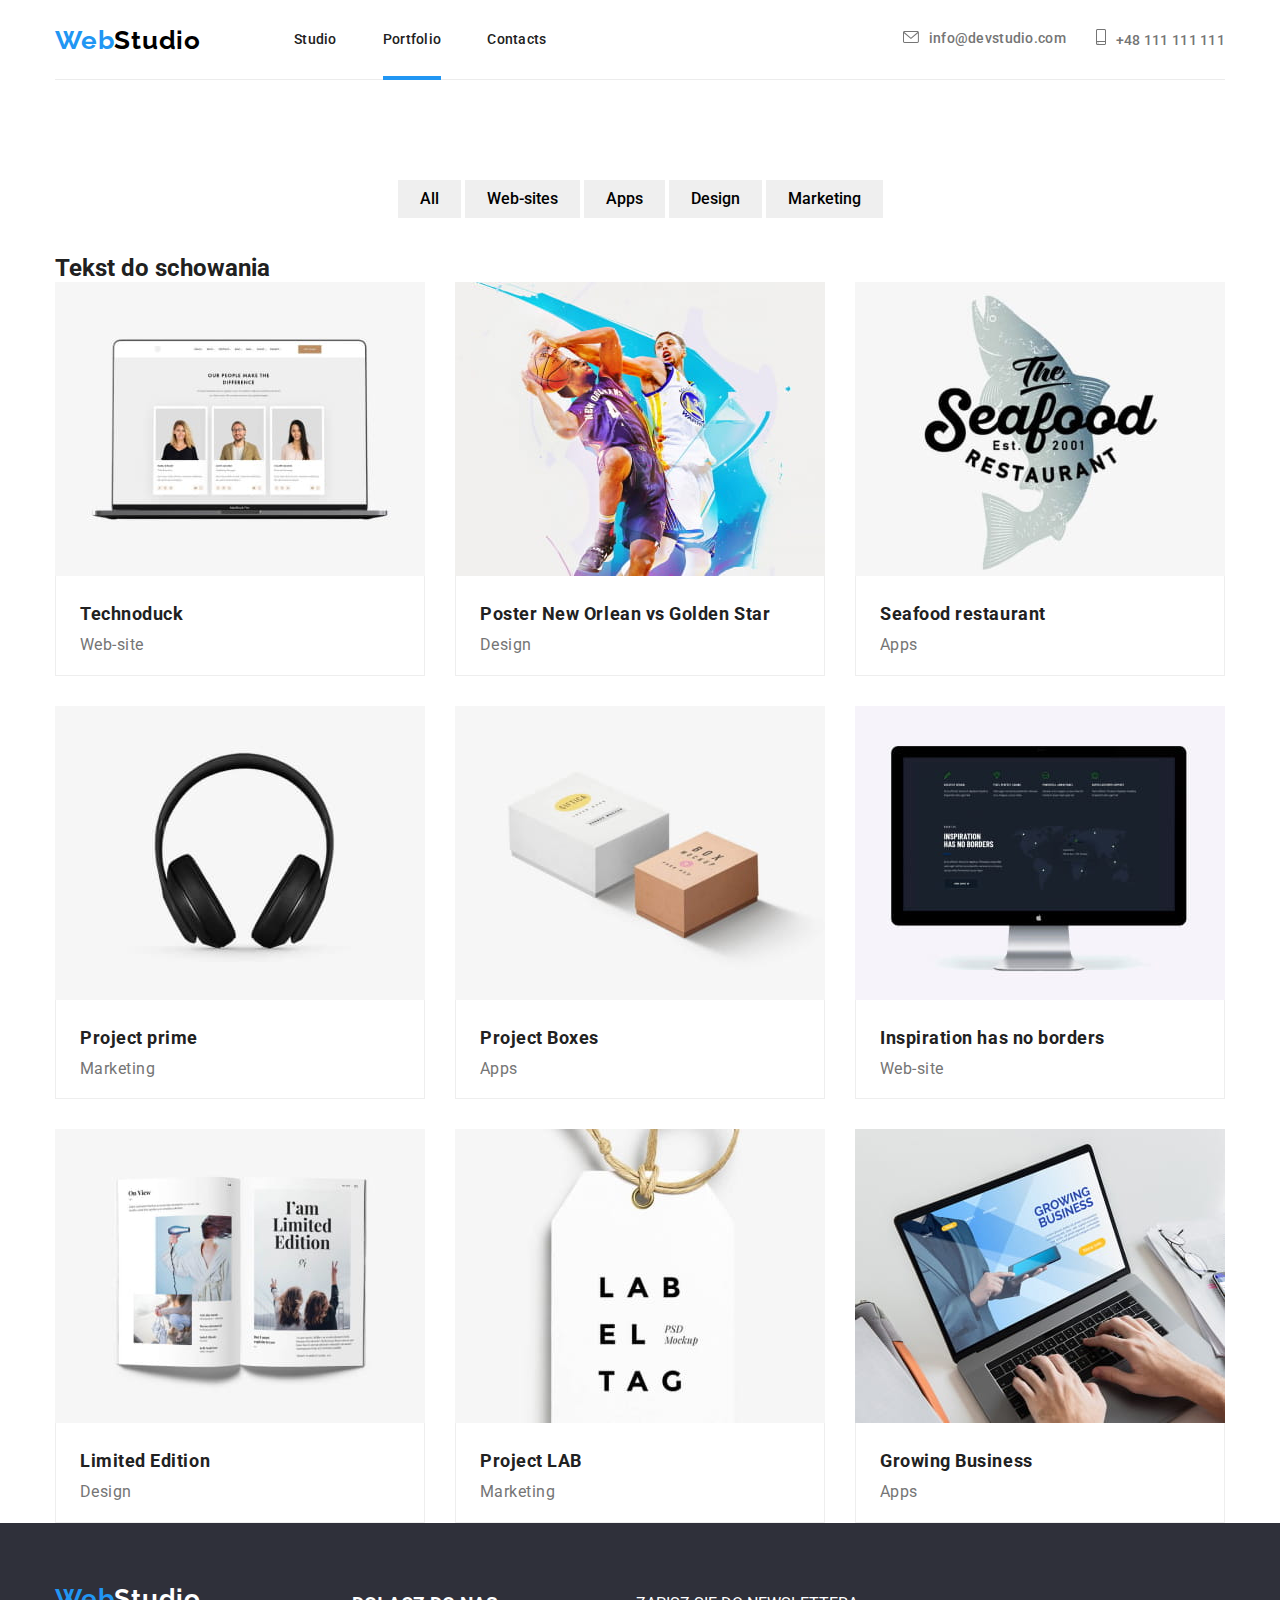
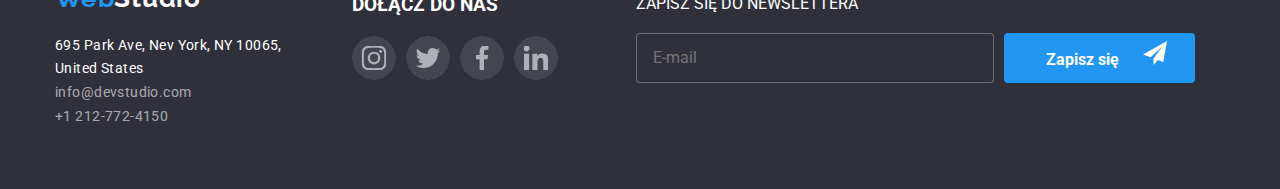
==== commit f74d26ad: "Homework7" ====
--- a/portfolio.html
+++ b/portfolio.html
@@ -26,7 +26,7 @@
       <a class="header-navigation__logo" href="./index.html" ><span class="header-navigation__logo__logo1">Web</span><span class="header-navigation__logo__logo2">Studio</span></a>
       <ul class="header-navigation__item">
   <li>
-    <a class="header-navigation__item__card2" href="#">Studio</a>
+    <a class="header-navigation__item__card2" href="./index.html">Studio</a>
   </li>
   <li>
     <a class="header-navigation__item__card3" href="./portfolio.html">Portfolio</a>
@@ -202,55 +202,56 @@
   </main>
 
   <!-- Page footer -->
-
-   <footer>
+<footer>
 <div class="container">
-    <div class="footer2">
-          <div class="footer1">
-      <a class="link9" href="#" ><span class="Web">Web</span><span class="Studio1">Studio</span></a>
- <address class="address">  
-<p>695 Park Ave, Nev York, NY 10065,<br>
-United States</p>
-<a class="link10" href="mailto:info@devstudio.com">info@devstudio.com</a>
-<a class="link10" href="tel:+12127724150">+1 212-772-4150</a>
-
-</address>
-</div>
-
-<div class="join">
-  <h3 class="head3">DOŁĄCZ DO NAS</h3>
-    <ul class="socialicons2">
- <li> <svg class="social2" width="44" height="44">
+    <div class="section-footer">
+          <div class="section-footer__contact">
+      <a class="section-footer__contact__logo" href="#" ><span class="section-footer__contact__logo1">Web</span><span class="section-footer__contact__logo2">Studio</span></a>
+ <address>
+  <ul class="section-footer__address">  
+   <li><p>695 Park Ave, Nev York, NY 10065,<br>
+    United States</p></li>
+    <li><a class="section-footer__address__linker" href="mailto:info@devstudio.com">info@devstudio.com</a></li>
+    <li><a class="section-footer__address__linker" href="tel:+12127724150">+1 212-772-4150</a></li>
+  </ul>
+  </address>
+</div>
+
+<div class="section-footer__social">
+  <h3 class="section-footer__social__header">DOŁĄCZ DO NAS</h3>
+    <ul class="section-footer__social__list">
+ <li> <svg class="section-footer__social__icon" width="44" height="44">
      <use href="./images/icons.svg/icons.svg#icon-instagram"></use>
         </svg> </li>
-    <li>  <svg class="social2" width="44" height="44">
+    <li>  <svg class="section-footer__social__icon" width="44" height="44">
           <use href="./images/icons.svg/icons.svg#icon-twitter"></use>
         </svg></li>
-    <li>  <svg class="social2" width="44" height="44">
+    <li>  <svg class="section-footer__social__icon" width="44" height="44">
           <use href="./images/icons.svg/icons.svg#icon-facebook"></use>
         </svg></li>
-    <li>  <svg class="social2" width="44" height="44">
+    <li>  <svg class="section-footer__social__icon" width="44" height="44">
           <use href="./images/icons.svg/icons.svg#icon-linkedin"></use>
         </svg></li>
-        </ul>
+      </ul>
         </div>
         
- 
-    <form class="form1">
-          <name name="signup_form" autocomplete="on" novalidate>
-            <label class="form1-label" for="email">ZAPISZ SIĘ DO NEWSLETTERA</label></name>
-      
-          <div class="form2">
-    <form>
-   <input type="email" name="email" id="email" placeholder="E-mail">
-   
-   <button type="submit" class="email-submit">Zapisz się<svg class="iconsend" width="24" height="24">
+        
+        <form class="section-footer__form">
+         
+            <label class="section-footer__form__label" for="email">ZAPISZ SIĘ DO NEWSLETTERA</label>
+            
+          <div class="section-footer__form__mail">
+            
+            <input type="email" name="email" id="email" placeholder="E-mail">
+            
+   <button type="submit" class="section-footer__button">Zapisz się<svg class="iconsend" width="24" height="24">
      <use href="./images/icons.svg/icons.svg#icon-iconsend"></use>
     </svg></button>
-  </form>
-  
-      </div>
-</footer>
+ 
+          </div> </form>
+    </div>
+        </div>
+      </footer>
 </div>
 </body>
 </html>--- a/css/style.css
+++ b/css/style.css
@@ -24,7 +24,11 @@
 padding: 0 15px;
 }
 
-.section{
+.section-description{
+    padding-bottom: 94px;
+}
+
+.section-activity{
     padding-bottom: 94px;
 }
 
@@ -93,13 +97,13 @@
 
 
 
-.naszeatuty{
+.section-description__list__icon{
     fill: var(--brand-color-czcionka1);
     background: var(--brand-color-background2);
     padding: 25px; 0;
 }
 
-.klienci{   
+.section-customer__icon{   
     fill: #AFB1B8;
     border: 1px solid #AFB1B8;
     border-radius: 4px;
@@ -109,28 +113,21 @@
     
 }
 
-.klienci:hover,
-.klienci:focus{
+.section-customer__icon:hover,
+.section-customer__icon:focus{
     border-color: var(--brand-color-background4);
     
 }
 
-      .klienci{   
-          fill: #AFB1B8;
-        border: 1px solid #AFB1B8;
-        border-radius: 4px;
-transition-property: fill, border-color;
-transition-duration: 250ms;
-  transition-timing-function: cubic-bezier(0.4, 0, 0.2, 1);
-      }
-
-.klienci:hover,
-.klienci:focus{
+    
+
+.section-customer__icon:hover,
+.section-customer__icon:focus{
  fill:var(--brand-color-background4);
   
 }
 
-.socialicons{
+.section-team__socialicons{
          display: flex;
 flex-direction: row;
 list-style: none;
@@ -142,7 +139,7 @@
 
  }
 
- .socialicons2{
+ .section-footer__social__list{
          display: flex;
 flex-direction: row;
 list-style: none;
@@ -151,7 +148,7 @@
 
 
  }
- .form1-label{
+ .section-footer__form__label{
      display: flex;
 flex-direction:row;
 list-style: none;
@@ -161,7 +158,7 @@
 padding-top: 72px;
  }
 
- .form2{
+ .section-footer__form__mail{
      display: flex;
 flex-direction:row;
 list-style: none;
@@ -188,7 +185,7 @@
 
 
 
- .label{
+ .backdrop-data__label{
     position:absolute;
     top:0px;
     font-family: 'Roboto';
@@ -202,7 +199,7 @@
 
  }
 
-  .label1{
+  .backdrop-data__label2{
     position:absolute;
     top:-24px;
     font-family: 'Roboto';
@@ -215,7 +212,7 @@
 
   }
 
-.email-submit{
+.section-footer__button{
 border: 1px solid rgba(255, 255, 255, 0.3);
 background-color:var(--brand-color-background4);
 border-radius: 4px;
@@ -234,7 +231,7 @@
 
 
 
-.submit-form{
+.backdrop-data__legal-checkbox__button{
  
 border: 1px solid rgba(255, 255, 255, 0.3);
 background-color:var(--brand-color-background4);
@@ -255,7 +252,7 @@
     padding-bottom: 10px;
 }
 
-.legend-modal{
+.backdrop-data__legend{
     font-family: 'Roboto';
 font-style: normal;
 font-weight: 700;
@@ -269,7 +266,7 @@
 
 }
 
-.fieldset{
+.backdrop-data__fieldset{
     display:flex;
     position: relative;
   width:100%;
@@ -279,7 +276,7 @@
    border-color: rgba(33, 33, 33, 0.2);
 }
 
-.fieldset1{
+.backdrop-data__fieldset2{
     display:flex;
     position: relative;
   width:100%;
@@ -289,12 +286,12 @@
      border-color: rgba(33, 33, 33, 0.2);
 }
 
-.modal-data{
+.backdrop-data{
     padding-left: 40px;
     padding-right: 40px;
 }
 
-.modal-data .input{
+.backdrop-data .backdrop-data__input{
     border: 0;
     margin-left: 40px;
     background-color: transparent;
@@ -306,7 +303,7 @@
 width: 200px;
 }
 
-.legal-checkbox{
+.backdrop-data__legal-checkbox{
          font-family: 'Roboto';
 font-style: normal;
 font-weight: 400;
@@ -317,7 +314,7 @@
 position:relative;
 }
 
-.legal-checkbox .checkbox1{
+.backdrop-data__legal-checkbox .backdrop-data__legal-checkbox-checkbox{
     position: relative;
     width: 16px;
     height: 15px;
@@ -326,7 +323,7 @@
 }
 
 
-.legal-checkbox input{
+.backdrop-data__legal-checkbox input{
     position:absolute;
     cursor:pointer;
     width: 0;
@@ -334,7 +331,7 @@
     opacity: 0;
     }
 
-    .legal-checkbox .checkmark{
+    .backdrop-data__legal-checkbox .backdrop-data__legal-checkbox__checkmark{
         position: absolute;
         height: 16px;
         width: 15px;
@@ -344,7 +341,7 @@
 
     }
 
-.checkmark::after{
+.backdrop-data__legal-checkbox__checkmark::after{
     display:block;
 content:url(../images/icons.svg/check.svg);
 border:0px solid white;
@@ -353,11 +350,11 @@
 top:-4px;
 }
 
-    .legal-checkbox input:checked ~ .checkmark::after{
+    .backdrop-data__legal-checkbox input:checked ~ .backdrop-data__legal-checkbox__checkmark::after{
         display:block;
     }
 
-     .legal-checkbox input:checked ~ .checkmark{
+     .backdrop-data__legal-checkbox input:checked ~ .backdrop-data__legal-checkbox__checkmark{
         background-color:var(--brand-color-background4);
          transition-property: fill;
   transition: 250ms;
@@ -372,22 +369,22 @@
    align-items: center;
   
 }
-.legal-link{
+.backdrop-data__legal-checkbox__link{
     color:var(--brand-color-czcionka2);
 }
 
-.modal-data .input:focus{
+.backdrop-data .backdrop-data__input:focus{
     outline:0;
 }
 
-.fieldset:has(input:focus){
+.backdrop-data__fieldset:has(input:focus){
     border-color: #2196f3;
      transition-property: fill;
   transition: 250ms;
   transition-timing-function: cubic-bezier(0.4, 0, 0.2, 1);
 }
 
-.fieldset:has(input:focus) .iconform{
+.backdrop-data__fieldset:has(input:focus) .backdrop-data__icon{
     fill: #2196f3;
      transition-property: fill;
   transition: 250ms;
@@ -395,12 +392,12 @@
 }
 
 
-.input{
+.backdrop-data__input{
     padding-top: 10px;
     padding-bottom: 10px;
     
 }
-.modal-data .input2{
+.backdrop-data .backdrop-data__input2{
     border: 0;
     background-color: transparent;
     width: 100%;
@@ -419,17 +416,16 @@
 }
 
 
-.input2{
+.backdrop-data__input2{
     padding-top: 10px;
     padding-bottom: 10px;
 
 }
 
-.modal-data .input2:focus{
+.backdrop-data .backdrop-data__input2:focus{
     outline:0;
 }
-
-.fieldset1:has(textarea:focus){
+.backdrop-data__fieldset2:has(textarea:focus){
     border-color: #2196f3;
      transition-property: fill;
   transition: 250ms;
@@ -437,7 +433,9 @@
 
 }
 
-.modal-data .label{
+
+
+.backdrop-data .backdrop-data__label{
  position:absolute;
  top:-24px;
 
@@ -445,20 +443,16 @@
 
 
 
-.iconform{
+.backdrop-data__icon{
     position:absolute;
     top:14px;
     left:15px;
     fill:#212121;
 }
-.iconform2{
-    position:absolute;
-    top:14px;
-    left:15px;
-    fill:#212121;
-}
-
- .social{
+
+
+
+ .section-team__socialicons__icon{
     margin: 0.0rem;
  padding: 0.6rem;
  Fill: #AFB1B8;
@@ -468,7 +462,7 @@
 
   }
 
-  .social:hover{
+  .section-team__socialicons__icon:hover{
        background: radial-gradient(circle, #2196f3 70%, #ffffff 70%);
       fill:white;
       transition-property: fill;
@@ -478,7 +472,7 @@
     }
 
 
-    .social2{
+    .section-footer__social__icon{
         justify-content:flex-start;
       margin: 0.0rem;
  padding: 0.6rem;
@@ -490,13 +484,13 @@
 
     }
 
-.social2:hover{
+.section-footer__social__icon:hover{
    background: radial-gradient(circle, #2196f3 70%, var(--brand-color-background)70%);
    fill:white;
 
   }
 
-.button2{
+.section-background__button{
         font-size: 16px;
         font-weight: 700;
          line-height: 1.875; 
@@ -519,6 +513,7 @@
     justify-content: center;
     flex-grow: 1;
 gap:8px;
+padding-top: 100px;
     
 }
 
@@ -538,7 +533,7 @@
               }
              
 
-.solutions2 {
+.section-background {
     color:white;
 background-size: cover;
 background-position: center;
@@ -557,13 +552,20 @@
     background-color:var(--brand-color-background);
     color: var(--brand-color-czcionka3);
 }
+
 .header-navigation__logo__logo1{
     color:var(--brand-color-czcionka2);
 }
+
+
+.section-footer__contact__logo1{
+    color:var(--brand-color-czcionka2);
+}
+
 .header-navigation__logo__logo2{
     color:var(--brand-color-czcionka4);
 }
-    .Studio1{
+    .section-footer__contact__logo2{
         color:var(--brand-color-czcionka3)
     }
 
@@ -668,7 +670,9 @@
   transition-timing-function: cubic-bezier(0.4, 0, 0.2, 1);
         
 }
-.link9{
+.section-footer__contact__logo{
+    display:block;
+    padding-bottom: 20px;
     color: var(--brand-color-czcionka2);
     font-family: "Raleway";
         font-size: 26px;
@@ -679,7 +683,7 @@
   transition-timing-function: cubic-bezier(0.4, 0, 0.2, 1);
 }
 
-        .link10{
+        .section-footer__address__linker{
     color: rgba(255, 255, 255, 0.6);;
         font-size: 14px;
         font-weight: 400;
@@ -691,7 +695,7 @@
 
         }
 
-.address{
+.section-footer__address{
         font-size: 14px;
         font-weight: 400;
         line-height: 1.71;
@@ -699,13 +703,19 @@
         font-style: normal;
         color:var(--brand-color-czcionka3)
 }
-.head3{
+
+.section-footer__social__header{
+    display: block;
+    padding-bottom: 20px;
+}
+
+.section-description__list__text-title{
         font-size: 14px;
         line-height: 1.14;
         letter-spacing: 0.03em;
         padding-bottom: 10px;
 }
-.head31{
+.section-team__title{
         font-size: 16px;
         line-height: 1.19;
         letter-spacing: 0.03em;
@@ -728,19 +738,21 @@
         letter-spacing: 0.03em;
          margin: 0px 24px 20px 24px;
 }
-        .head21,
-        .head23{
+        .section-activity__header,
+        .section-customer__header,
+        .section-team__header{
         font-size: 36px;
-        line-height: 1.17;
+        line-height: 42px;
         letter-spacing: 0.03em;
         }
 
-        .head21{
+        .section-activity__header{
             padding-bottom: 50px;
         }
 
-       .head23{
+       .section-team__header{
             padding-bottom: 50px;
+            padding-top: 94px;
         }
             .head2{
         font-size: 36px;
@@ -748,14 +760,14 @@
         letter-spacing: 0.03em;
         }
 
-.p1{
+.section-description__list__text-details{
         font-size: 14px;
         font-weight: 500;
         line-height: 1.71;
         letter-spacing: 0.03em;
         color: var(--brand-color-czcionka1);
 }
-.p2{
+.section-team__description{
     color:var(--brand-color-czcionka1);
         font-size: 16px;
         font-weight: 500;
@@ -766,7 +778,7 @@
 }
 
 
-.solutions1{
+.section-background__title{
         font-size: 44px;
         font-weight: 900;
          line-height: 1.36;   
@@ -774,11 +786,11 @@
    
 
 }
-.solutions2{
+.section-background{
     text-align: center;
 }
 
-.head221{
+.section-description__list{
      display: flex;
 flex-direction: row;
 list-style: none;
@@ -786,7 +798,7 @@
 gap:calc((100% - 3 * 30%) / 4);
 }
     
-  .head211{
+  .section-activity__list{
      display: flex;
 flex-direction: row;
 list-style: none;
@@ -794,14 +806,14 @@
 gap:30px; 
 }
 
-.head211-index{
+.section-activity__pictutre{
     position:relative
 }
-.head211-index > img{
+.section-activity__pictutre > img{
     display:block;
 }
 
-.head211-opis{
+.section-activity__pictutre-description{
 display: flex;
 position: absolute;
 width: 100%;
@@ -815,16 +827,17 @@
   color:var(--brand-color-czcionka3);
  }
 
- .head231{
+ .section-team__list{
      display: flex;
 flex-direction: row;
 list-style: none;
 flex-grow: 1;
 gap: 30px;
 align-items: center;
+padding-bottom: 94px;
 }  
 
-.head2311{
+.section-team{
     background-color: var(--brand-color-background2);
    
 
@@ -846,16 +859,18 @@
 
 }
 
-.head24{
+.section-customer__header{
     padding-bottom: 50px;
-}
-
- .head241{
+    padding-top: 94px;
+}
+
+ .section-customer__list{
      display: flex;
 flex-direction: row;
 list-style: none;
 flex-grow: 1;
 gap:30px;
+padding-bottom: 94px;
  }
 
 .picture{
@@ -866,17 +881,17 @@
     box-shadow: 0px 1px 1px rgba(0, 0, 0, 0.12), 0px 4px 4px rgba(0, 0, 0, 0.06), 1px 4px 6px rgba(0, 0, 0, 0.16);
 }
 
-.footer1{
+.section-footer__contact{
     padding-top: 60px;
     padding-bottom: 60px;
 }
 
-.footer2{
+.section-footer{
     display:flex;
     
 }
 
-.join{
+.section-footer__social{
     padding-top: 72px;
     margin-left: 70px;
 }
@@ -886,8 +901,8 @@
 .header-navigation__item__card2:hover,
 .header-navigation__item__card3:hover,
 .link8:hover,
-.link9:hover,
-.link10:hover
+.section-footer__contact__logo:hover,
+.section-footer__address__linker:hover
 
 
 {
@@ -899,8 +914,8 @@
 .header-navigation__item__card2:focus,
 .header-navigation__item__card3:focus
 .link8:focus,
-.link9:focus,
-.link10:focus
+.section-footer__contact__logo:focus,
+.section-footer__address__linker:focus
 {
 
     color:var(--brand-color3);
@@ -915,8 +930,8 @@
 --color2:var(var(--brand-color-czcionka2))
 
 }
-.button2:hover,
-.button2:focus{
+.section-background__button:hover,
+.section-background__button:focus{
 color:var(--brand-color);
 }
 
@@ -934,8 +949,8 @@
 .header-navigation__item__card3,
 .header-contact__linker,
 .link8,
-.link9,
-.link10{
+.section-footer__contact__logo,
+.section-footer__address__linker{
  text-decoration: none;
 }
 
@@ -945,7 +960,7 @@
     list-style-type: none;
 }
 
-.head22,
+.section-desription__header,
 .head11{
 visibility: hidden;
 }
@@ -953,7 +968,7 @@
     border: 1px solid #EEEEEE; border-top: none;
     }
 
-.team{
+.section-team__picture{
     box-shadow: 0px 1px 3px rgba(0, 0, 0, 0.12), 0px 1px 1px rgba(0, 0, 0, 0.14), 0px 2px 1px rgba(0, 0, 0, 0.2);
 border-radius: 0px 0px 4px 4px;
 background:#ffffff;
@@ -968,7 +983,7 @@
     background-color: rgba(0,0,0,0.1);
     transition: transform .35s;
 }
-.modal{
+.backdrop__modal{
     position:absolute;
     top:50%;
     left:50%;
@@ -978,7 +993,7 @@
     background-color: #fff;
 
 }
-.close-btn{
+.backdrop__close-button{
         position:absolute;
     top:8px;
     right:8px;
@@ -989,7 +1004,7 @@
     border-radius:50%;
     cursor:pointer;
 }
-.close{
+.backdrop__close-icon{
     position:absolute;
     top:8px;
     right:8px;
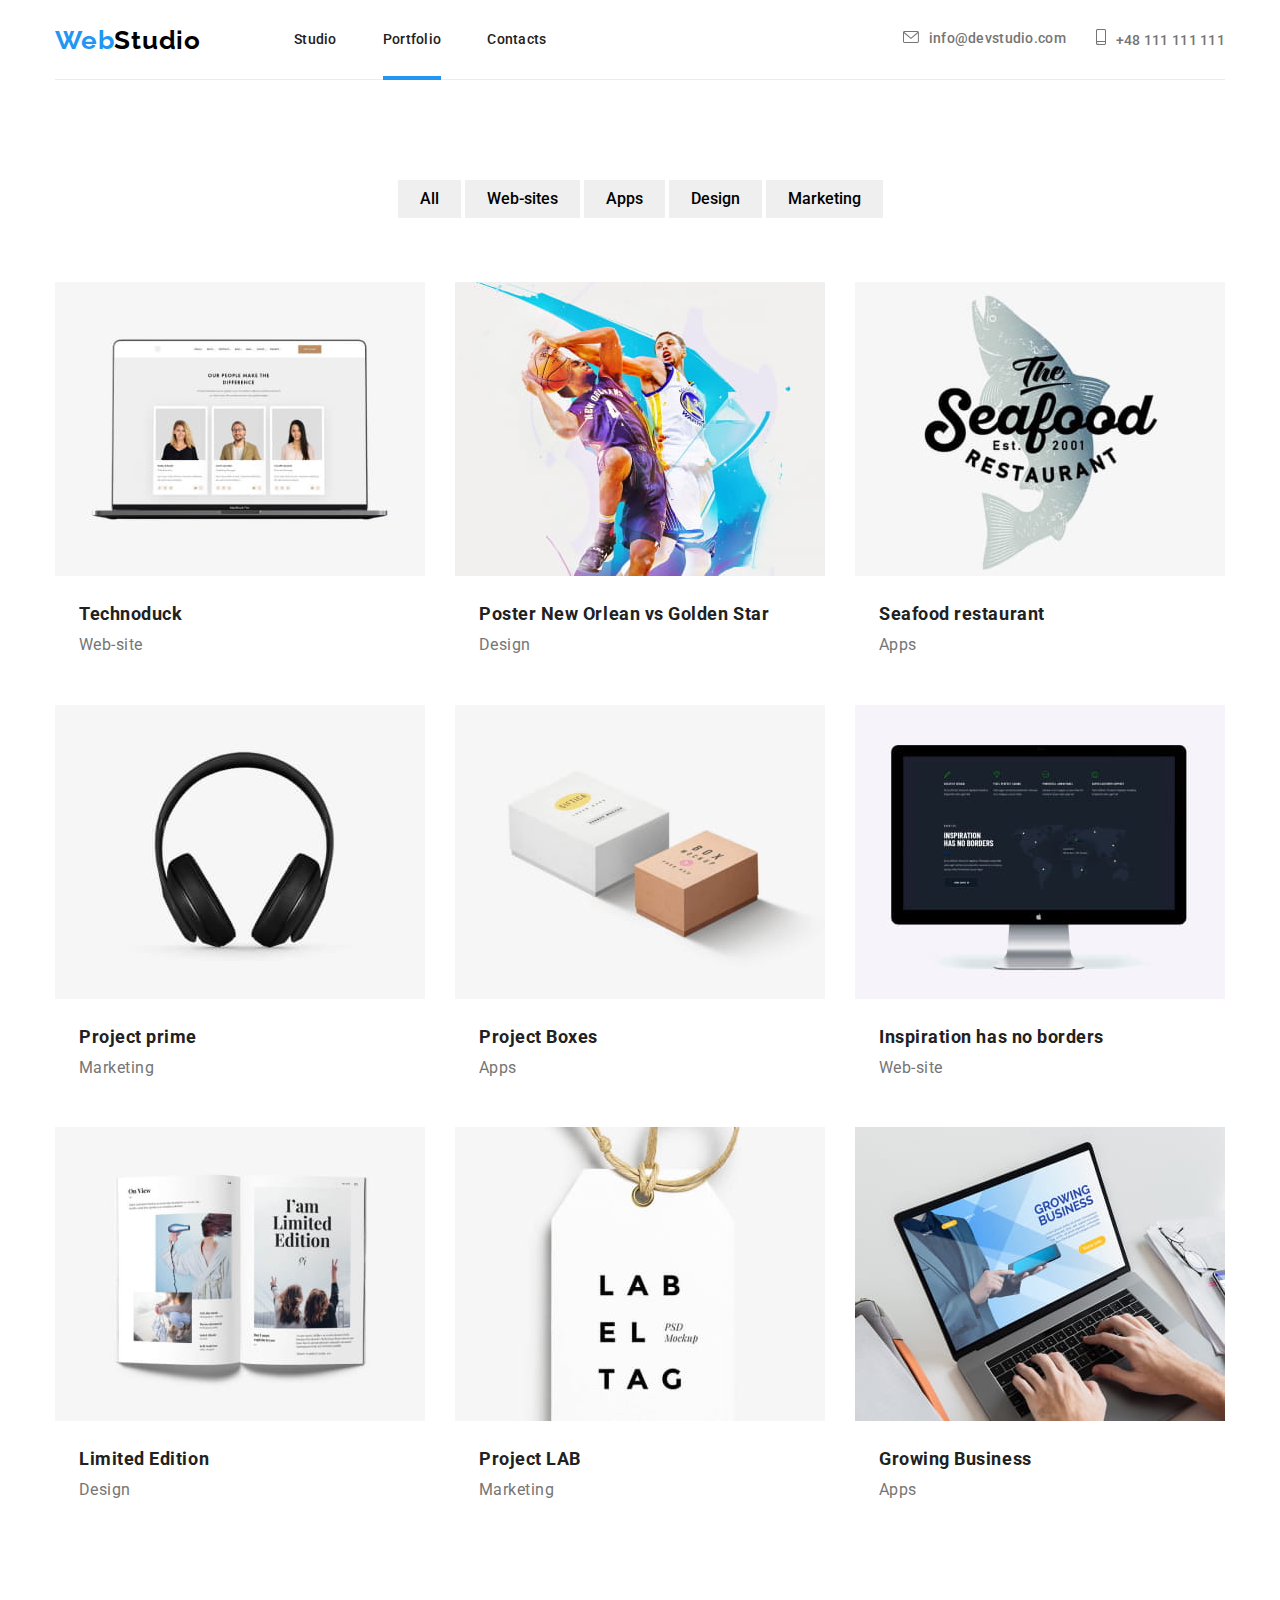
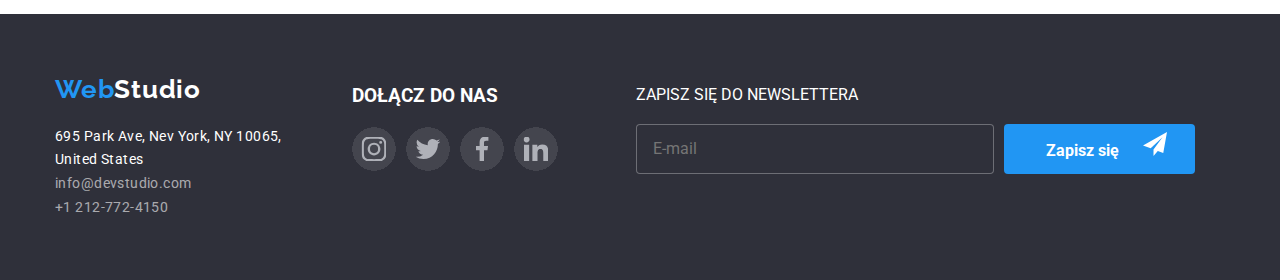
==== commit eb9ed7f1: "Homework7" ====
--- a/portfolio.html
+++ b/portfolio.html
@@ -43,13 +43,13 @@
     <ul class="header-contact">
       <li>
       
-  <a class="header-contact__linker" href="mailto:info@devstudio.com"><svg class="contact" width="16" height="12">
+  <a class="header-contact__linker" href="mailto:info@devstudio.com"><svg class="header-contact__link" width="16" height="12">
           <use href="./images/icons.svg/icons.svg#icon-envelope"></use>
         </svg>info@devstudio.com</a>
   </li>
   <li>
     
-  <a class="header-contact__linker" href="tel:+48111111111"><svg class="contact" width="10" height="16">
+  <a class="header-contact__linker" href="tel:+48111111111"><svg class="header-contact__link" width="10" height="16">
           <use href="./images/icons.svg/icons.svg#icon-smartphone"></use>
         </svg>+48 111 111 111</a>
   </li>
@@ -62,138 +62,138 @@
 
 
 <main>
-  <section class="section">
-    <div class="button11">
+  <section class="section-filters">
+    <div class="section-filters__buttons">
       <div class="container">
       
-  <button class="button1" type="button">All</button>
-    <button class="button1" type="button">Web-sites</button>
-      <button class="button1" type="button">Apps</button>
-        <button class="button1" type="button">Design</button>
-          <button class="button1" type="button">Marketing</button>
+  <button class="section-filters__buttons__button" type="button">All</button>
+    <button class="section-filters__buttons__button" type="button">Web-sites</button>
+      <button class="section-filters__buttons__button" type="button">Apps</button>
+        <button class="section-filters__buttons__button" type="button">Design</button>
+          <button class="section-filters__buttons__button" type="button">Marketing</button>
    
 </div>
     </div>
   
     <div class="container">
-<h1 class="head11">Tekst do schowania</h1>
-<h2 class="head22">Tekst do schowania</h2>
-
-  <ul class="head321">
-    <li class="head3211">
-        <div class="box">
-  <img class="picture" 
+<h1 class="portfolio__header1">Tekst do schowania</h1>
+<h2 class="portfolio__header2">Tekst do schowania</h2>
+
+  <ul class="portfolio__list">
+    <li class="portfolio__card">
+        <div class="portofolio__card-box">
+  <img class="portofolio__card-picture" 
   src="./images/img8 (2).jpg" alt="img.1" width="370" height="294">
-  <div class="overlay">
-    <p>Technocrack jest popularną platformą wykorzystywaną do rozpowszechniania koronawirusa. Firmy wykorzystują tę platformę do celów szpiegowskich i ataków na niezabezpieczone serwery konkurencji</p>
-  </div>
-    </div>
-  <div class="border">
-<h3 class="head32">Technoduck</h3><P class="p3">Web-site</p>
+  <div class="portofolio__card-overlay">
+    <p>Technocrack jest popularną platformą wykorzystywaną do rozpowszechniania koronawirusa. Firmy wykorzystują tę platformę do celów szpiegowskich i ataków na niezabezpieczone serwery konkurencji</p>
+  </div>
+    </div>
+  <div class="portofolio__card-border">
+<h3 class="portfolio__card-header">Technoduck</h3><P class="portfolio__card-desription">Web-site</p>
   </div>
    </li>
 
-<li class="head3211">
-    <div class="box">
-  <img class="picture" 
+<li class="portfolio__card">
+    <div class="portofolio__card-box">
+  <img class="portofolio__card-picture" 
   src="./images/img9 (1).jpg" alt="img.2" width="370" height="294">
-    <div class="overlay">
-    <p>Technocrack jest popularną platformą wykorzystywaną do rozpowszechniania koronawirusa. Firmy wykorzystują tę platformę do celów szpiegowskich i ataków na niezabezpieczone serwery konkurencji</p>
-  </div>
-    </div>
-  <div class="border">
-  <h3 class="head32">Poster New Orlean vs Golden Star </h3><p class="p3">Design</p>
-  </div>
-  </li>
-
-<li class="head3211">
-    <div class="box">
-   <img class="picture" 
+    <div class="portofolio__card-overlay">
+    <p>Technocrack jest popularną platformą wykorzystywaną do rozpowszechniania koronawirusa. Firmy wykorzystują tę platformę do celów szpiegowskich i ataków na niezabezpieczone serwery konkurencji</p>
+  </div>
+    </div>
+  <div class="portofolio__card-border">
+  <h3 class="portfolio__card-header">Poster New Orlean vs Golden Star </h3><p class="portfolio__card-desription">Design</p>
+  </div>
+  </li>
+
+<li class="portfolio__card">
+    <div class="portofolio__card-box">
+   <img class="portofolio__card-picture" 
   src="./images/img10 (1).jpg" alt="img.3" width="370" height="294">
-    <div class="overlay">
-    <p>Technocrack jest popularną platformą wykorzystywaną do rozpowszechniania koronawirusa. Firmy wykorzystują tę platformę do celów szpiegowskich i ataków na niezabezpieczone serwery konkurencji</p>
-  </div>
-    </div>
-  <div class="border">
-  <h3 class="head32">Seafood restaurant</h3><p class="p3">Apps</p>
-  </div>
-  </li>
-
-    <li class="head3211">
-        <div class="box">
-      <img class="picture" 
+    <div class="portofolio__card-overlay">
+    <p>Technocrack jest popularną platformą wykorzystywaną do rozpowszechniania koronawirusa. Firmy wykorzystują tę platformę do celów szpiegowskich i ataków na niezabezpieczone serwery konkurencji</p>
+  </div>
+    </div>
+  <div class="portofolio__card-border">
+  <h3 class="portfolio__card-header">Seafood restaurant</h3><p class="portfolio__card-desription">Apps</p>
+  </div>
+  </li>
+
+    <li class="portfolio__card">
+        <div class="portofolio__card-box">
+      <img class="portofolio__card-picture" 
       src="./images/img11 (1).jpg" alt="img.1" width="370" height="294">
-        <div class="overlay">
+        <div class="portofolio__card-overlay">
     <p>Technocrack jest popularną platformą wykorzystywaną do rozpowszechniania koronawirusa. Firmy wykorzystują tę platformę do celów szpiegowskich i ataków na niezabezpieczone serwery konkurencji</p>
   </div>
    </div>
-         <div class="border">
-  <h3 class="head32">Project prime</h3><P class="p3">Marketing</p>
+         <div class="portofolio__card-border">
+  <h3 class="portfolio__card-header">Project prime</h3><P class="portfolio__card-desription">Marketing</p>
       </div>
     </li>
 
-    <li class="head3211">
-  <div class="box">
-  <img class="picture" 
+    <li class="portfolio__card">
+  <div class="portofolio__card-box">
+  <img class="portofolio__card-picture" 
   src="./images/img12 (1).jpg" alt="img.2" width="370" height="294">
-    <div class="overlay">
-    <p>Technocrack jest popularną platformą wykorzystywaną do rozpowszechniania koronawirusa. Firmy wykorzystują tę platformę do celów szpiegowskich i ataków na niezabezpieczone serwery konkurencji</p>
-  </div>
-</div>
-  <div class="border">
-    <h3 class="head32">Project Boxes </h3><p class="p3">Apps</p>
+    <div class="portofolio__card-overlay">
+    <p>Technocrack jest popularną platformą wykorzystywaną do rozpowszechniania koronawirusa. Firmy wykorzystują tę platformę do celów szpiegowskich i ataków na niezabezpieczone serwery konkurencji</p>
+  </div>
+</div>
+  <div class="portofolio__card-border">
+    <h3 class="portfolio__card-header">Project Boxes </h3><p class="portfolio__card-desription">Apps</p>
   </div>
 </li>
 
-<li class="head3211">
-    <div class="box">
-   <img class="picture" 
+<li class="portfolio__card">
+    <div class="portofolio__card-box">
+   <img class="portofolio__card-picture" 
   src="./images/img13 (1).jpg" alt="img.3" width="370" height="294">
-    <div class="overlay">
-    <p>Technocrack jest popularną platformą wykorzystywaną do rozpowszechniania koronawirusa. Firmy wykorzystują tę platformę do celów szpiegowskich i ataków na niezabezpieczone serwery konkurencji</p>
-  </div>
-    </div>
-  <div class="border">
-  <h3 class="head32">Inspiration has no borders </h3><p class="p3">Web-site</p>
-  </div>
-  </li>
-
-    <li class="head3211">
-        <div class="box">
-  <img class="picture" 
+    <div class="portofolio__card-overlay">
+    <p>Technocrack jest popularną platformą wykorzystywaną do rozpowszechniania koronawirusa. Firmy wykorzystują tę platformę do celów szpiegowskich i ataków na niezabezpieczone serwery konkurencji</p>
+  </div>
+    </div>
+  <div class="portofolio__card-border">
+  <h3 class="portfolio__card-header">Inspiration has no borders </h3><p class="portfolio__card-desription">Web-site</p>
+  </div>
+  </li>
+
+    <li class="portfolio__card">
+        <div class="portofolio__card-box">
+  <img class="portofolio__card-picture" 
   src="./images/img14 (2).jpg" alt="img.1" width="370" height="294">
-    <div class="overlay">
+    <div class="portofolio__card-overlay">
     <p>Technocrack jest popularną platformą wykorzystywaną do rozpowszechniania koronawirusa. Firmy wykorzystują tę platformę do celów szpiegowskich i ataków na niezabezpieczone serwery konkurencji</p>
   </div>
         </div>
-  <div class="border">
-<h3 class="head32">Limited Edition</h3><p class="p3">Design</p>
+  <div class="portofolio__card-border">
+<h3 class="portfolio__card-header">Limited Edition</h3><p class="portfolio__card-desription">Design</p>
   </div>
    </li>
 
-<li class="head3211">
-    <div class="box">
-  <img class="picture" 
+<li class="portfolio__card">
+    <div class="portofolio__card-box">
+  <img class="portofolio__card-picture" 
   src="./images/img15 (1).jpg" alt="img.2" width="370" height="294">
-    <div class="overlay">
-    <p>Technocrack jest popularną platformą wykorzystywaną do rozpowszechniania koronawirusa. Firmy wykorzystują tę platformę do celów szpiegowskich i ataków na niezabezpieczone serwery konkurencji</p>
-  </div>
-    </div>
-  <div class="border">
-  <h3 class="head32">Project LAB</h3><p class="p3">Marketing</p>
-  </div>
-  </li>
-
-<li class="head3211">
-    <div class="box">
-   <img class="picture" 
+    <div class="portofolio__card-overlay">
+    <p>Technocrack jest popularną platformą wykorzystywaną do rozpowszechniania koronawirusa. Firmy wykorzystują tę platformę do celów szpiegowskich i ataków na niezabezpieczone serwery konkurencji</p>
+  </div>
+    </div>
+  <div class="portofolio__card-border">
+  <h3 class="portfolio__card-header">Project LAB</h3><p class="portfolio__card-desription">Marketing</p>
+  </div>
+  </li>
+
+<li class="portfolio__card">
+    <div class="portofolio__card-box">
+   <img class="portofolio__card-picture" 
   src="./images/img16 (1).jpg" alt="img.3" width="370" height="294">
-    <div class="overlay">
-    <p>Technocrack jest popularną platformą wykorzystywaną do rozpowszechniania koronawirusa. Firmy wykorzystują tę platformę do celów szpiegowskich i ataków na niezabezpieczone serwery konkurencji</p>
-  </div>
-    </div>
-  <div class="border">
-  <h3 class="head32">Growing Business </h3><p class="p3">Apps</p>
+    <div class="portofolio__card-overlay">
+    <p>Technocrack jest popularną platformą wykorzystywaną do rozpowszechniania koronawirusa. Firmy wykorzystują tę platformę do celów szpiegowskich i ataków na niezabezpieczone serwery konkurencji</p>
+  </div>
+    </div>
+  <div class="portofolio__card-border">
+  <h3 class="portfolio__card-header">Growing Business </h3><p class="portfolio__card-desription">Apps</p>
   </div>
   </li>
 </ul>
@@ -202,7 +202,7 @@
   </main>
 
   <!-- Page footer -->
-<footer>
+ <footer>
 <div class="container">
     <div class="section-footer">
           <div class="section-footer__contact">
@@ -244,7 +244,7 @@
             
             <input type="email" name="email" id="email" placeholder="E-mail">
             
-   <button type="submit" class="section-footer__button">Zapisz się<svg class="iconsend" width="24" height="24">
+   <button type="submit" class="section-footer__button">Zapisz się<svg class="section-footer__icon" width="24" height="24">
      <use href="./images/icons.svg/icons.svg#icon-iconsend"></use>
     </svg></button>
  
--- a/css/style.css
+++ b/css/style.css
@@ -32,9 +32,7 @@
     padding-bottom: 94px;
 }
 
-.section2{
-    padding-bottom: 94px;
-}
+
 
 .header-navigation{
  display: flex;
@@ -81,14 +79,14 @@
    gap:30px;
 }
 
-.contact{
+.header-contact__link{
     fill:var(--brand-color-czcionka1);
     margin-right: 10px;
     transition: 250ms;
   transition-timing-function: cubic-bezier(0.4, 0, 0.2, 1);
         }
 
-.contact:hover{
+.header-contact__link:hover{
     fill:var(--color2, #2196f3);
     stroke: var(--brand-color-czcionka2);
   
@@ -361,7 +359,7 @@
   transition-timing-function: cubic-bezier(0.4, 0, 0.2, 1);
      }
 
-.iconsend{
+.section-footer__icon{
     fill:var(--brand-color-czcionka3);
     margin-left: 24px;
     margin-right: 28px;
@@ -508,7 +506,7 @@
   
  
       }
-.button11{
+.section-filters__buttons{
     display: flex;
     justify-content: center;
     flex-grow: 1;
@@ -517,7 +515,7 @@
     
 }
 
-     .button1{
+     .section-filters__buttons__button{
     
         font-size: 16px;
         font-weight: 500;
@@ -660,16 +658,6 @@
 
 
 
-.link8{
-    color: var(--brand-color-czcionka3);
-        font-size: 14px;
-        font-weight: 500;
-        line-height: 1;
-        letter-spacing: 0.03em;
-        transition: 250ms;
-  transition-timing-function: cubic-bezier(0.4, 0, 0.2, 1);
-        
-}
 .section-footer__contact__logo{
     display:block;
     padding-bottom: 20px;
@@ -724,13 +712,13 @@
          margin-bottom: 10px;
         
 }
-.head32{
+.portfolio__card-header{
         font-size: 18px;
         line-height: 2;
         letter-spacing: 0.03em;
         padding: 20px 24px 4px 24px;
 }
-.p3{
+.portfolio__card-desription{
     color:var(--brand-color-czcionka1);
         font-size: 16px;
         font-weight: 400;
@@ -843,16 +831,17 @@
 
 }
 
-.head321{
+.portfolio__list{
      display: flex;
      list-style: none;
 flex-wrap: wrap;
 justify-content: center;
 flex-grow: 1;
 gap:30px;
-}
-
-.head3211{
+padding-bottom: 94px;
+}
+
+.portfolio__card{
     flex-basis:calc((100% - 60px) / 3);
     transition: 250ms;
   transition-timing-function: cubic-bezier(0.4, 0, 0.2, 1);
@@ -873,11 +862,11 @@
 padding-bottom: 94px;
  }
 
-.picture{
+.portofolio__card-picture{
     display: block; 
 }
 
-.head3211:hover{
+.portfolio__card:hover{
     box-shadow: 0px 1px 1px rgba(0, 0, 0, 0.12), 0px 4px 4px rgba(0, 0, 0, 0.06), 1px 4px 6px rgba(0, 0, 0, 0.16);
 }
 
@@ -900,7 +889,6 @@
 .header-navigation__item__card1:hover,
 .header-navigation__item__card2:hover,
 .header-navigation__item__card3:hover,
-.link8:hover,
 .section-footer__contact__logo:hover,
 .section-footer__address__linker:hover
 
@@ -913,7 +901,6 @@
 .header-navigation__item__card1:focus,
 .header-navigation__item__card2:focus,
 .header-navigation__item__card3:focus
-.link8:focus,
 .section-footer__contact__logo:focus,
 .section-footer__address__linker:focus
 {
@@ -935,8 +922,8 @@
 color:var(--brand-color);
 }
 
-.button1:hover,
-.button1:focus{
+.section-filters__buttons__button:hover,
+.section-filters__buttons__button:focus{
     color:var(--brand-color-czcionka3);
     background-color: var(--brand-color-background4);
  box-shadow: 0px 1px 1px rgba(0, 0, 0, 0.12), 0px 4px 4px rgba(0, 0, 0, 0.06), 1px 4px 6px rgba(0, 0, 0, 0.16);
@@ -948,7 +935,6 @@
 .header-navigation__item__card2,
 .header-navigation__item__card3,
 .header-contact__linker,
-.link8,
 .section-footer__contact__logo,
 .section-footer__address__linker{
  text-decoration: none;
@@ -961,9 +947,11 @@
 }
 
 .section-desription__header,
-.head11{
-visibility: hidden;
-}
+.portfolio__header1,
+.portfolio__header2{
+visibility:hidden;
+}
+
 .border{
     border: 1px solid #EEEEEE; border-top: none;
     }
@@ -1019,23 +1007,23 @@
 transform:scale(-0.3, 0.3);
 
 }
-.box{
+.portofolio__card-box{
     position: relative;
   overflow: hidden;
 }
-.head3211{
+.portfolio__card{
     position: relative;
     overflow: hidden;
 }
 
-.box:hover .overlay {
+.portofolio__card-box:hover .portofolio__card-overlay {
   transform: translatex(0);
 }
-.head3211:hover .overlay{
+.portfolio__card:hover .portofolio__card-overlay{
     transform: translatex(0);
 }
 
-.overlay {
+.portofolio__card-overlay {
   position: absolute;
   top: 0;
   left: 0;
@@ -1047,7 +1035,7 @@
   transition: transform 250ms ease;
 }
 
-.overlay > p {
+.portofolio__card-overlay > p {
   color: #fff;
   margin: 0;
   padding: 49px;
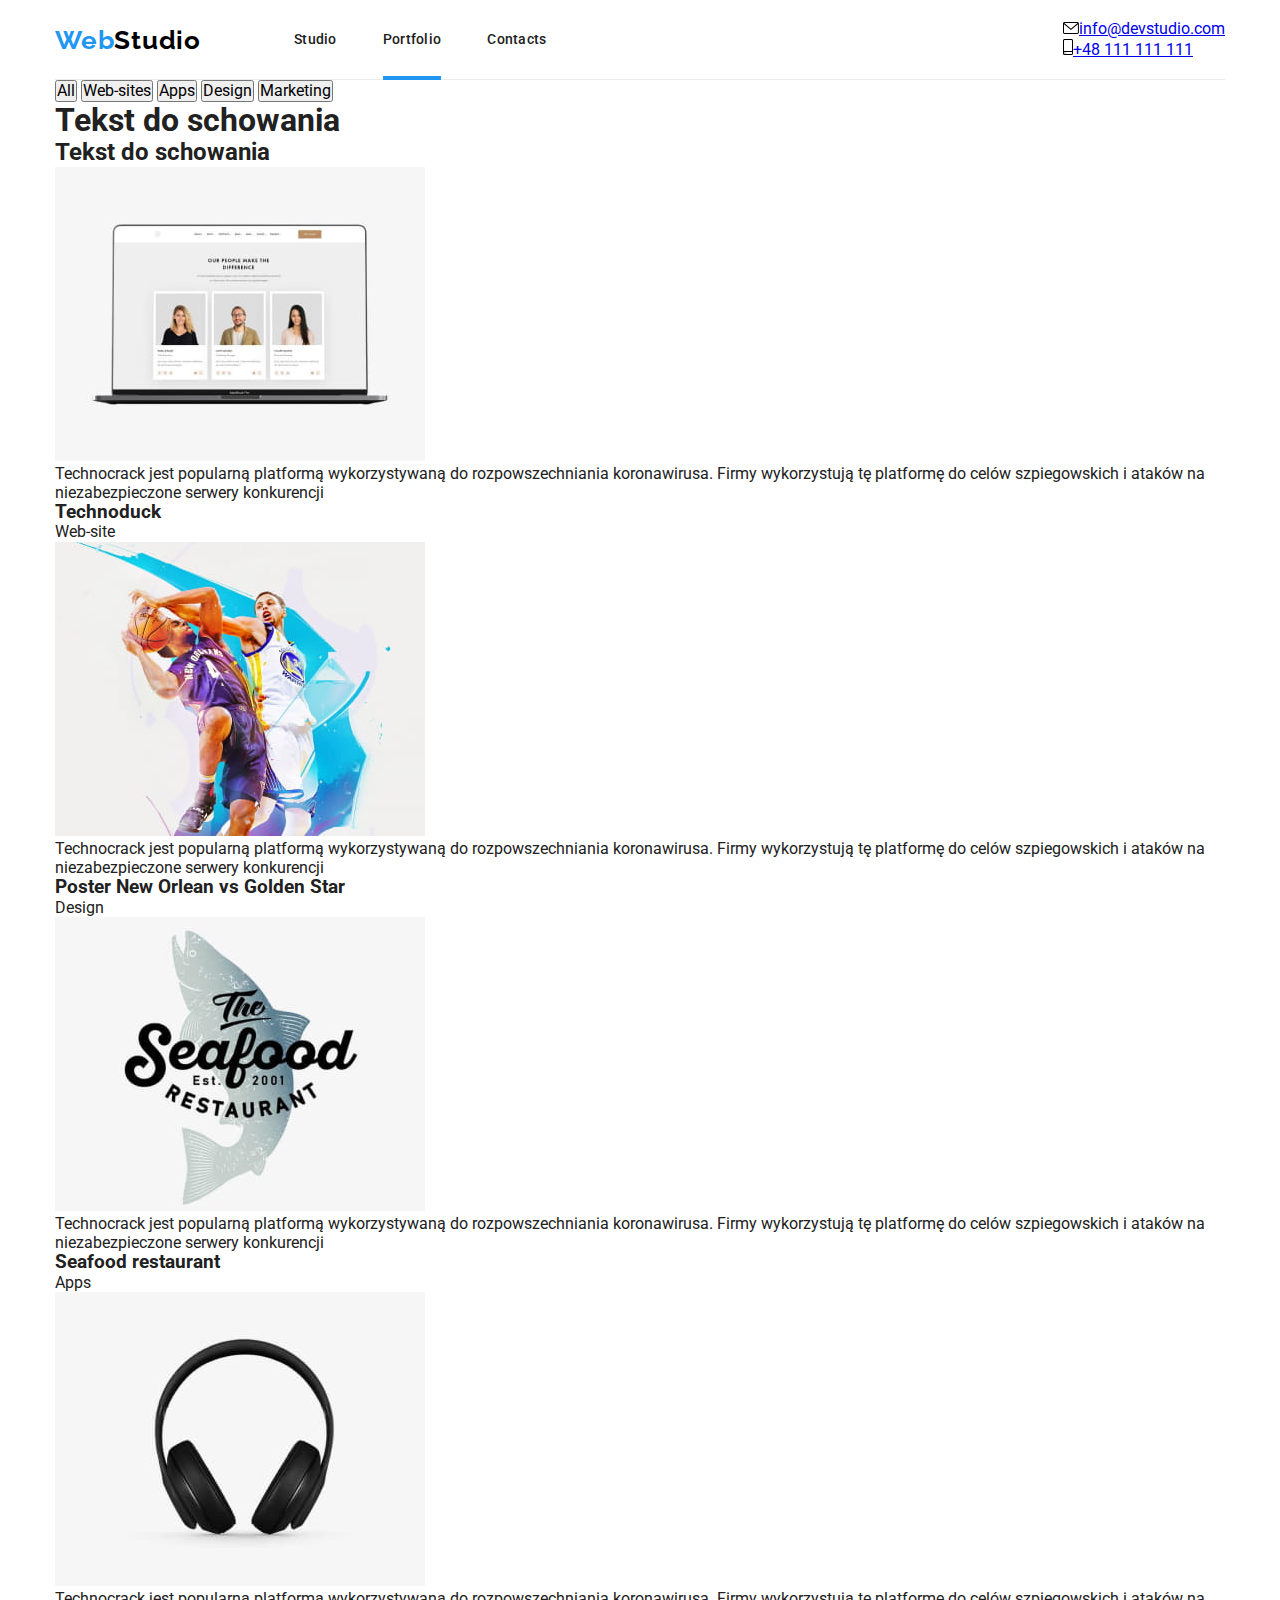
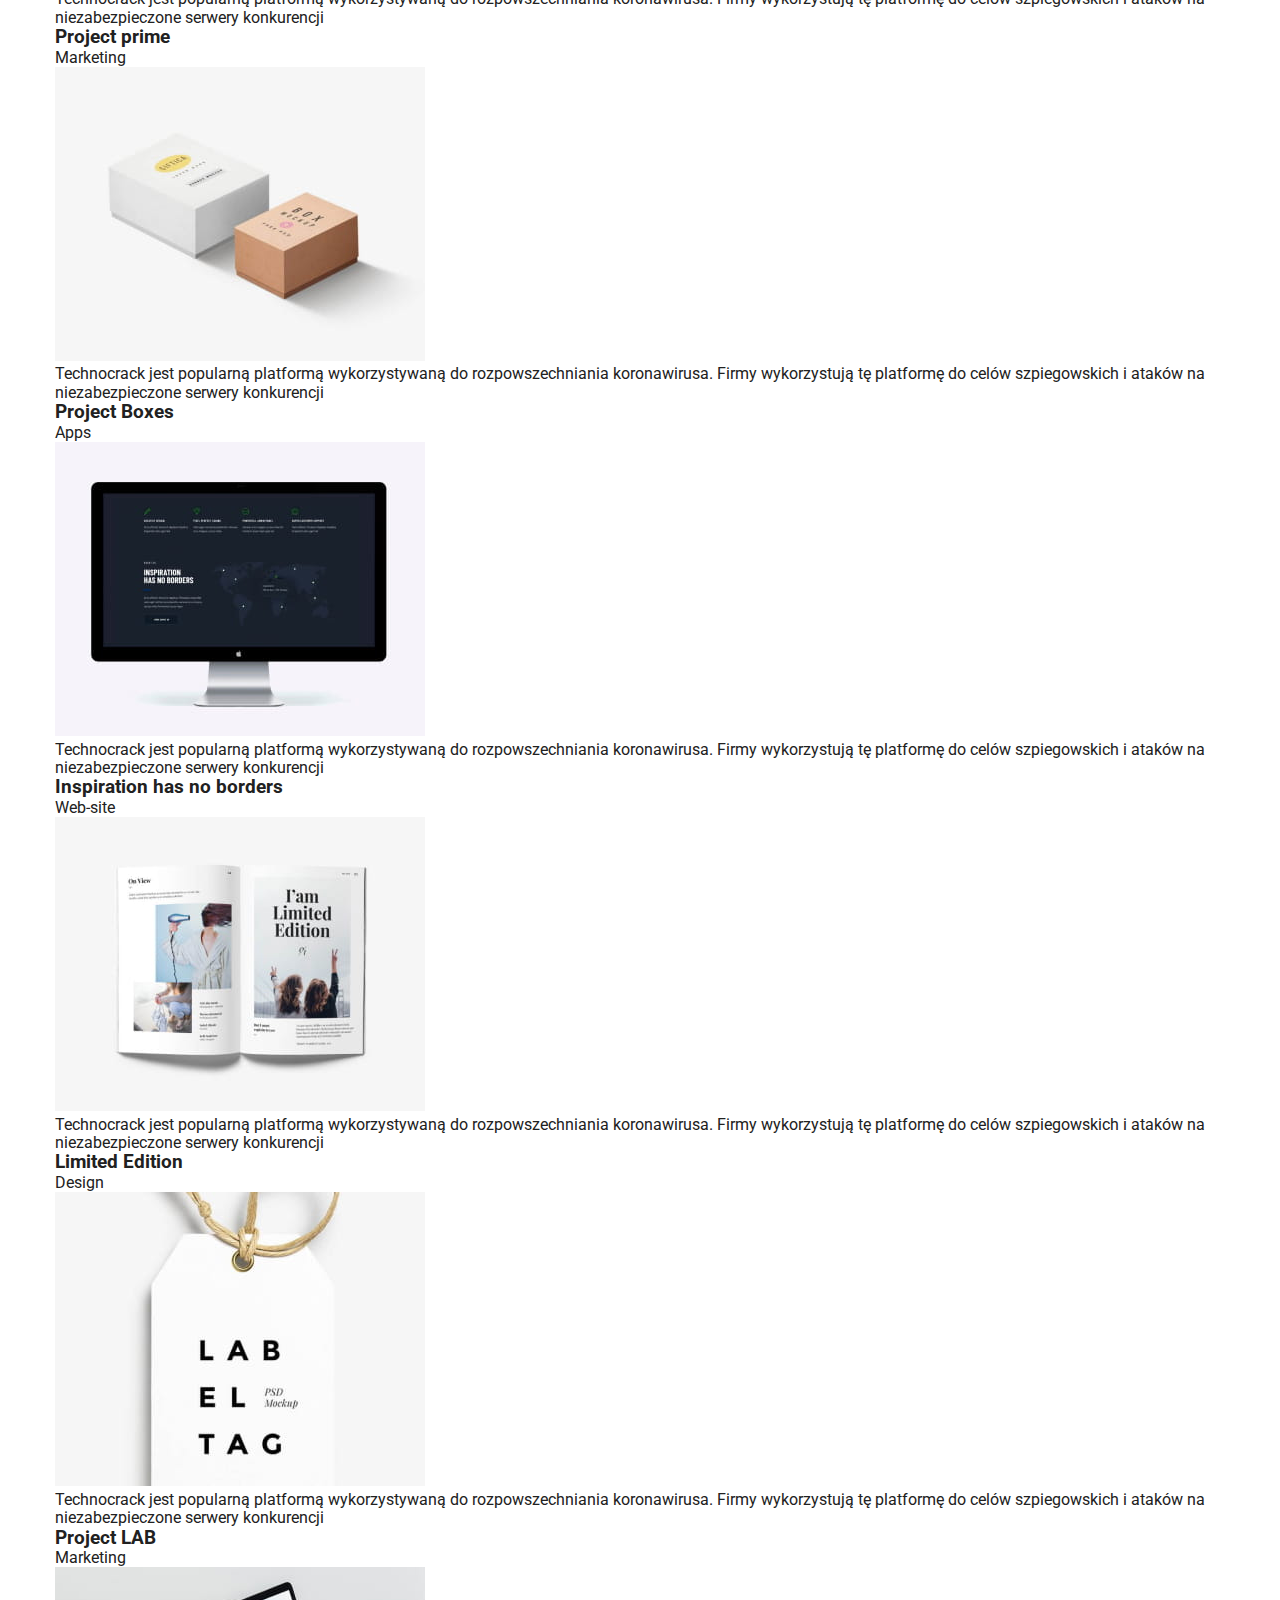
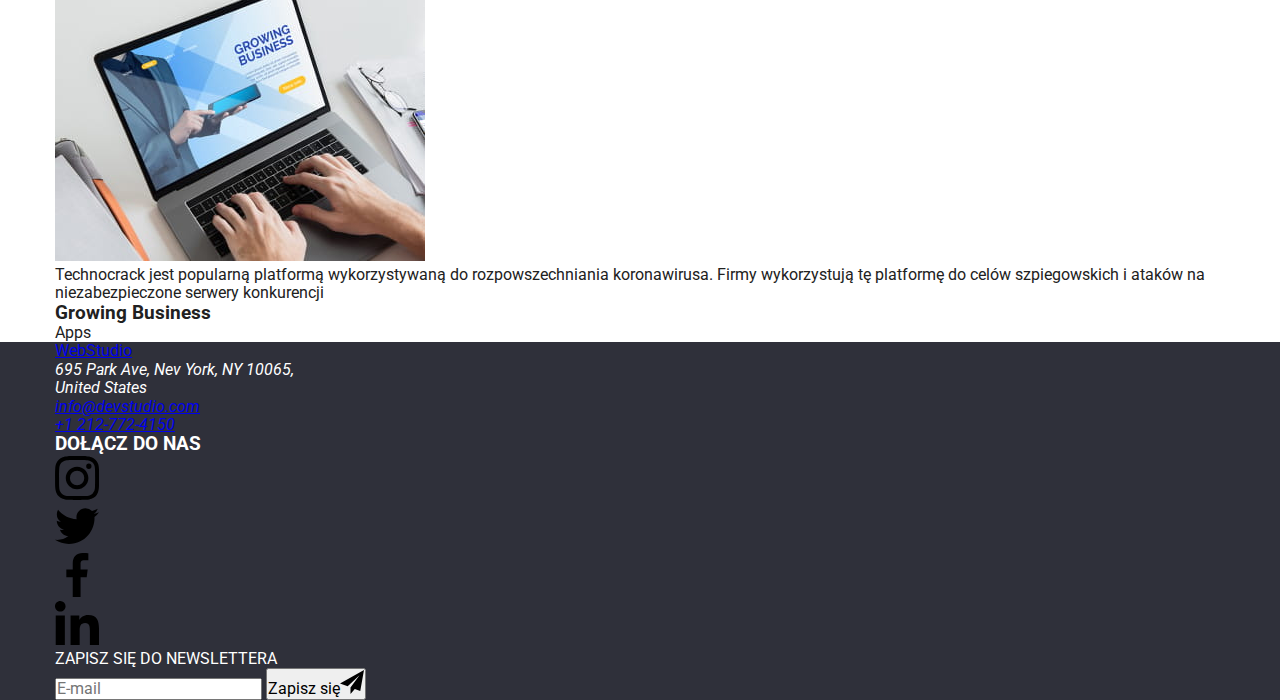
==== commit 7b6d08ce: "Homework7" ====
--- a/portfolio.html
+++ b/portfolio.html
@@ -5,9 +5,10 @@
     <meta http-equiv="X-UA-Compatible" content="IE=edge">
     <meta name="viewport" content="width=device-width, initial-scale=1.0">
     <title>Document</title>
- 
-    <link rel="stylesheet" href=./modern-normalize.css>
-<link rel="stylesheet" href="./css/style.css">
+ <link rel="stylesheet" href="./css/style.css">
+    <link rel="stylesheet" href="./modern-normalize.css">
+ <link rel="stylesheet" href="./css/style.css">
+<link rel="stylesheet" href="./css/main.min.css">
 <link rel="preconnect" href="https://fonts.googleapis.com">
 <link rel="preconnect" href="https://fonts.gstatic.com" crossorigin>
 <link href="https://fonts.googleapis.com/css2?family=Raleway:wght@700&family=Roboto:wght@400;500;700;900&display=swap" rel="stylesheet">
--- a/css/main.min.css
+++ b/css/main.min.css
@@ -0,0 +1 @@
+:root{--brand-color:#212121;--brand-color-czcionka1:#757575;--brand-color-czcionka2:#2196F3;--brand-color-czcionka3:#FFFFFF;--brand-color-czcionka4:#000000;--brand-color-background:#2F303A;--brand-color-background2:#F5F4FA;--brand-color-background3:#ECECEC;--brand-color-background4: #2196F3}body{font-family:"Roboto",sans-serif;color:var(--brand-color)}*,*::after,*::before{margin:0;padding:0}footer{background-color:var(--brand-color-background);color:var(--brand-color-czcionka3)}ul{list-style-type:none}.is-hidden{opacity:0;visibility:hidden;pointer-events:none;transform:scale(-0.3, 0.3)}.container{max-width:100%;max-width:1200px;margin:0 auto;padding:0 15px}.header-container{background-color:var(--brand-color-czcionka3);display:flex;align-items:center;justify-content:space-between;margin:0 auto;height:80px}.header-container-portfolio{background-color:var(--brand-color-czcionka3);display:flex;align-items:center;justify-content:space-between;margin:0 auto;height:80px;border-width:1px;border-bottom-style:solid;border-color:var(--brand-color-background3)}.header-navigation{display:flex;align-items:center}.header-navigation__item{display:flex;justify-content:center;align-items:center;list-style:none;gap:46px}.header-navigation__logo__logo1{color:var(--brand-color-czcionka2)}.header-navigation__logo__logo2{color:var(--brand-color-czcionka4)}.header-navigation__logo{font-family:"Raleway";font-weight:700;font-size:26px;line-height:1.19;Line-height:100%;letter-spacing:.03em;margin-right:93px;transition:250ms;transition-timing-function:cubic-bezier(0.4, 0, 0.2, 1)}.header-navigation__item__card2{color:var(--brand-color);font-size:14px;font-weight:500;line-height:1;letter-spacing:.02em;transition:250ms;transition-timing-function:cubic-bezier(0.4, 0, 0.2, 1)}.header-navigation__item__card1{color:var(--brand-color);font-size:14px;font-weight:500;line-height:1;letter-spacing:.02em;transition:250ms;transition-timing-function:cubic-bezier(0.4, 0, 0.2, 1)}.header-navigation__item__card3{color:var(--brand-color);font-size:14px;font-weight:500;line-height:1;letter-spacing:.02em;transition:250ms;transition-timing-function:cubic-bezier(0.4, 0, 0.2, 1)}.header-navigation__item__card1,.header-navigation__item__card3{position:relative}.header-navigation__item__card1::after{content:"";position:absolute;width:100%;height:4px;background-color:var(--brand-color-background4);bottom:-33px;left:0px}.header-navigation__item__card3::after{content:"";position:absolute;width:100%;height:4px;background-color:var(--brand-color-background4);bottom:-33px;left:0px}.header-navigation__item__card1:hover::after{color:var(--brand-color-background4)}.header-navigation__item__card3:hover::after{color:var(--brand-color-background4)}.header-navigation__logo:hover,.header-navigation__item__card1:hover,.header-navigation__item__card2:hover,.header-navigation__item__card3:hover{color:var(--brand-color3)}.header-navigation__logo,.header-navigation__item__card1,.header-navigation__item__card2,.header-navigation__item__card3{text-decoration:none}/*# sourceMappingURL=main.min.css.map */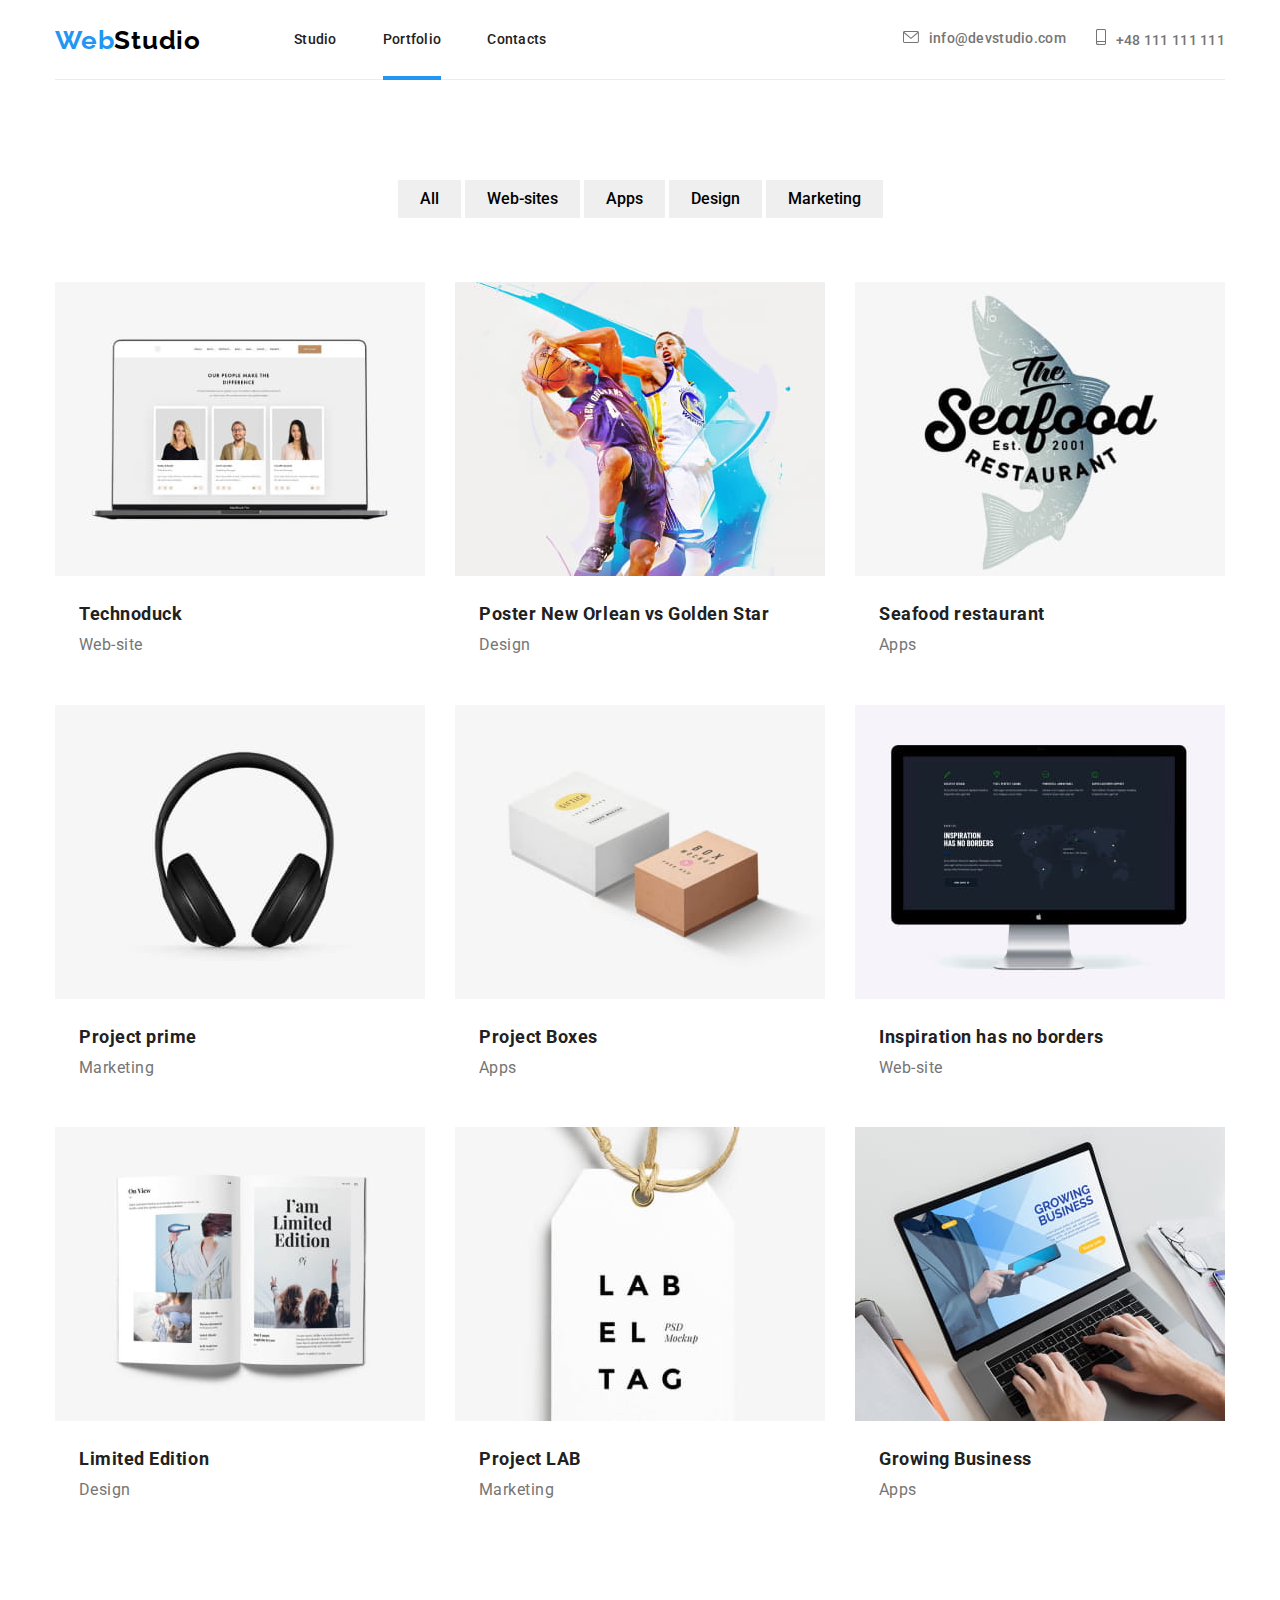
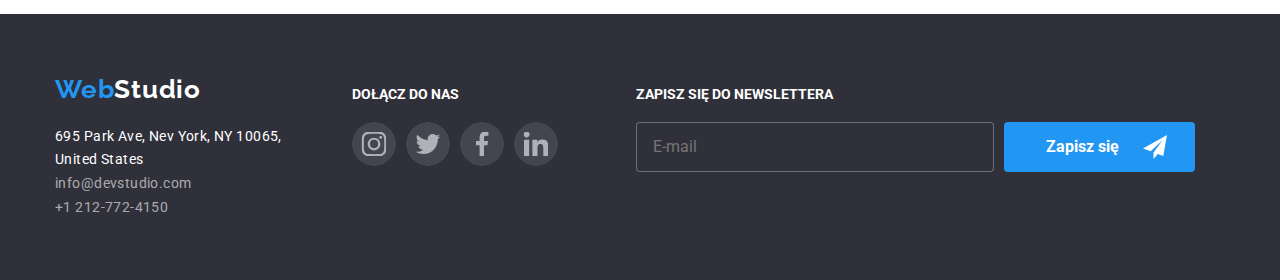
==== commit d1824eab: "Homework7" ====
--- a/portfolio.html
+++ b/portfolio.html
@@ -24,16 +24,16 @@
     
     <nav>
       <div class="header-navigation">
-      <a class="header-navigation__logo" href="./index.html" ><span class="header-navigation__logo__logo1">Web</span><span class="header-navigation__logo__logo2">Studio</span></a>
+      <a class="header-navigation__logo" href="./index.html" ><span class="header-navigation__logo-logo1">Web</span><span class="header-navigation__logo-logo2">Studio</span></a>
       <ul class="header-navigation__item">
   <li>
-    <a class="header-navigation__item__card2" href="./index.html">Studio</a>
-  </li>
-  <li>
-    <a class="header-navigation__item__card3" href="./portfolio.html">Portfolio</a>
-  </li>
-  <li>
-    <a class="header-navigation__item__card2" href="./">Contacts</a>
+    <a class="header-navigation__item-card2" href="./index.html">Studio</a>
+  </li>
+  <li>
+    <a class="header-navigation__item-card3" href="./portfolio.html">Portfolio</a>
+  </li>
+  <li>
+    <a class="header-navigation__item-card2" href="./">Contacts</a>
   </li>
   </ul>
   </div>
@@ -67,11 +67,11 @@
     <div class="section-filters__buttons">
       <div class="container">
       
-  <button class="section-filters__buttons__button" type="button">All</button>
-    <button class="section-filters__buttons__button" type="button">Web-sites</button>
-      <button class="section-filters__buttons__button" type="button">Apps</button>
-        <button class="section-filters__buttons__button" type="button">Design</button>
-          <button class="section-filters__buttons__button" type="button">Marketing</button>
+  <button class="section-filters__buttons-button" type="button">All</button>
+    <button class="section-filters__buttons-button" type="button">Web-sites</button>
+      <button class="section-filters__buttons-button" type="button">Apps</button>
+        <button class="section-filters__buttons-button" type="button">Design</button>
+          <button class="section-filters__buttons-button" type="button">Marketing</button>
    
 </div>
     </div>
@@ -207,30 +207,30 @@
 <div class="container">
     <div class="section-footer">
           <div class="section-footer__contact">
-      <a class="section-footer__contact__logo" href="#" ><span class="section-footer__contact__logo1">Web</span><span class="section-footer__contact__logo2">Studio</span></a>
+      <a class="section-footer__contact-logo" href="#" ><span class="section-footer__contact-logo1">Web</span><span class="section-footer__contact-logo2">Studio</span></a>
  <address>
   <ul class="section-footer__address">  
    <li><p>695 Park Ave, Nev York, NY 10065,<br>
     United States</p></li>
-    <li><a class="section-footer__address__linker" href="mailto:info@devstudio.com">info@devstudio.com</a></li>
-    <li><a class="section-footer__address__linker" href="tel:+12127724150">+1 212-772-4150</a></li>
+    <li><a class="section-footer__address-linker" href="mailto:info@devstudio.com">info@devstudio.com</a></li>
+    <li><a class="section-footer__address-linker" href="tel:+12127724150">+1 212-772-4150</a></li>
   </ul>
   </address>
 </div>
 
 <div class="section-footer__social">
-  <h3 class="section-footer__social__header">DOŁĄCZ DO NAS</h3>
-    <ul class="section-footer__social__list">
- <li> <svg class="section-footer__social__icon" width="44" height="44">
+  <h3 class="section-footer__social-header">DOŁĄCZ DO NAS</h3>
+    <ul class="section-footer__social-list">
+ <li> <svg class="section-footer__social-icon" width="44" height="44">
      <use href="./images/icons.svg/icons.svg#icon-instagram"></use>
         </svg> </li>
-    <li>  <svg class="section-footer__social__icon" width="44" height="44">
+    <li>  <svg class="section-footer__social-icon" width="44" height="44">
           <use href="./images/icons.svg/icons.svg#icon-twitter"></use>
         </svg></li>
-    <li>  <svg class="section-footer__social__icon" width="44" height="44">
+    <li>  <svg class="section-footer__social-icon" width="44" height="44">
           <use href="./images/icons.svg/icons.svg#icon-facebook"></use>
         </svg></li>
-    <li>  <svg class="section-footer__social__icon" width="44" height="44">
+    <li>  <svg class="section-footer__social-icon" width="44" height="44">
           <use href="./images/icons.svg/icons.svg#icon-linkedin"></use>
         </svg></li>
       </ul>
@@ -239,9 +239,9 @@
         
         <form class="section-footer__form">
          
-            <label class="section-footer__form__label" for="email">ZAPISZ SIĘ DO NEWSLETTERA</label>
+            <label class="section-footer__form-label" for="email">ZAPISZ SIĘ DO NEWSLETTERA</label>
             
-          <div class="section-footer__form__mail">
+          <div class="section-footer__form-mail">
             
             <input type="email" name="email" id="email" placeholder="E-mail">
             
--- a/css/main.min.css
+++ b/css/main.min.css
@@ -1 +1 @@
-:root{--brand-color:#212121;--brand-color-czcionka1:#757575;--brand-color-czcionka2:#2196F3;--brand-color-czcionka3:#FFFFFF;--brand-color-czcionka4:#000000;--brand-color-background:#2F303A;--brand-color-background2:#F5F4FA;--brand-color-background3:#ECECEC;--brand-color-background4: #2196F3}body{font-family:"Roboto",sans-serif;color:var(--brand-color)}*,*::after,*::before{margin:0;padding:0}footer{background-color:var(--brand-color-background);color:var(--brand-color-czcionka3)}ul{list-style-type:none}.is-hidden{opacity:0;visibility:hidden;pointer-events:none;transform:scale(-0.3, 0.3)}.container{max-width:100%;max-width:1200px;margin:0 auto;padding:0 15px}.header-container{background-color:var(--brand-color-czcionka3);display:flex;align-items:center;justify-content:space-between;margin:0 auto;height:80px}.header-container-portfolio{background-color:var(--brand-color-czcionka3);display:flex;align-items:center;justify-content:space-between;margin:0 auto;height:80px;border-width:1px;border-bottom-style:solid;border-color:var(--brand-color-background3)}.header-navigation{display:flex;align-items:center}.header-navigation__item{display:flex;justify-content:center;align-items:center;list-style:none;gap:46px}.header-navigation__logo__logo1{color:var(--brand-color-czcionka2)}.header-navigation__logo__logo2{color:var(--brand-color-czcionka4)}.header-navigation__logo{font-family:"Raleway";font-weight:700;font-size:26px;line-height:1.19;Line-height:100%;letter-spacing:.03em;margin-right:93px;transition:250ms;transition-timing-function:cubic-bezier(0.4, 0, 0.2, 1)}.header-navigation__item__card2{color:var(--brand-color);font-size:14px;font-weight:500;line-height:1;letter-spacing:.02em;transition:250ms;transition-timing-function:cubic-bezier(0.4, 0, 0.2, 1)}.header-navigation__item__card1{color:var(--brand-color);font-size:14px;font-weight:500;line-height:1;letter-spacing:.02em;transition:250ms;transition-timing-function:cubic-bezier(0.4, 0, 0.2, 1)}.header-navigation__item__card3{color:var(--brand-color);font-size:14px;font-weight:500;line-height:1;letter-spacing:.02em;transition:250ms;transition-timing-function:cubic-bezier(0.4, 0, 0.2, 1)}.header-navigation__item__card1,.header-navigation__item__card3{position:relative}.header-navigation__item__card1::after{content:"";position:absolute;width:100%;height:4px;background-color:var(--brand-color-background4);bottom:-33px;left:0px}.header-navigation__item__card3::after{content:"";position:absolute;width:100%;height:4px;background-color:var(--brand-color-background4);bottom:-33px;left:0px}.header-navigation__item__card1:hover::after{color:var(--brand-color-background4)}.header-navigation__item__card3:hover::after{color:var(--brand-color-background4)}.header-navigation__logo:hover,.header-navigation__item__card1:hover,.header-navigation__item__card2:hover,.header-navigation__item__card3:hover{color:var(--brand-color3)}.header-navigation__logo,.header-navigation__item__card1,.header-navigation__item__card2,.header-navigation__item__card3{text-decoration:none}/*# sourceMappingURL=main.min.css.map */+#email{width:358px;Height:50px;border:1px solid rgba(255,255,255,.3);background-color:var(--brand-color-background);border-radius:4px;font-family:Roboto;font-Weight:400;font-Size:16px;line-height:20px;padding-left:16px;color:rgba(255,255,255,.6)}.is-hidden{opacity:0;visibility:hidden;pointer-events:none;transform:scale(-0.3, 0.3)}body{font-family:"Roboto",sans-serif;color:var(--brand-color)}*,*::after,*::before{margin:0;padding:0}footer{background-color:var(--brand-color-background);color:var(--brand-color-czcionka3)}ul{list-style-type:none}.border{border:1px solid #eee;border-top:none}:root{--brand-color: #212121;--brand-color-czcionka1: #757575;--brand-color-czcionka2: #2196f3;--brand-color-czcionka3: #ffffff;--brand-color-czcionka4: #000000;--brand-color-background: #2f303a;--brand-color-background2: #f5f4fa;--brand-color-background3: #ececec;--brand-color-background4: #2196f3}.backdrop-data__label{position:absolute;top:0px;font-family:"Roboto";font-style:normal;font-weight:400;font-size:12px;line-height:14px;letter-spacing:.01em;color:#757575}.backdrop-data__label2{position:absolute;top:-24px;font-family:"Roboto";font-style:normal;font-weight:400;font-size:12px;line-height:14px;letter-spacing:.01em;color:#757575}.backdrop-data__legal-button{border:1px solid rgba(255,255,255,.3);background-color:var(--brand-color-background4);border-radius:4px;margin-top:30px;font-family:Roboto;color:var(--brand-color-czcionka3);font-Weight:700;font-Size:16px;Line-height:30px;display:flex;align-items:center;margin-left:auto;margin-right:auto;cursor:pointer;padding-left:76px;padding-right:76px;padding-top:10px;padding-bottom:10px}.backdrop-data__legend{font-family:"Roboto";font-style:normal;font-weight:700;font-size:20px;line-height:23px;text-align:center;letter-spacing:.03em;color:#212121;margin-top:40px;margin-bottom:30px}.backdrop-data__fieldset{display:flex;position:relative;width:100%;height:100%;border-radius:4px;margin-block:28px;border-color:rgba(33,33,33,.2)}.backdrop-data__fieldset2{display:flex;position:relative;width:100%;height:100%;border-radius:4px;margin-block:28px;border-color:rgba(33,33,33,.2)}.backdrop-data{padding-left:40px;padding-right:40px}.backdrop-data .backdrop-data__input{border:0;margin-left:40px;background-color:rgba(0,0,0,0);font-family:Roboto;font-Weight:400;font-Size:16px;line-height:20px;width:200px}.backdrop-data__legal-icon{height:14px;width:14px;background-color:var(--white-color);border:none;position:absolute;cursor:pointer;fill:#fff}.backdrop-data__legal{font-family:"Roboto";font-style:normal;font-weight:400;font-size:14px;line-height:24px;letter-spacing:.03em;color:#757575;position:relative}.backdrop-data__legal .backdrop-data__legal-checkbox{position:relative;width:16px;height:15px}.backdrop-data__legal input{position:absolute;cursor:pointer;width:0;height:0;opacity:0}.backdrop-data__legal .backdrop-data__legal-checkmark{position:absolute;height:16px;width:15px;border:1px solid #000;cursor:pointer;left:0}.backdrop-data__legal-checkmark::after{display:block;border:0px solid #fff;position:absolute;display:none;top:-4px}.backdrop-data__legal input:checked~.backdrop-data__legal-checkmark::after{display:block}.backdrop-data__legal input:checked~.backdrop-data__legal-checkmark{background-color:var(--brand-color-background4);transition-property:fill;transition:250ms;transition-timing-function:cubic-bezier(0.4, 0, 0.2, 1)}.backdrop-data__legal-link{color:var(--brand-color-czcionka2)}.backdrop-data .backdrop-data__input:focus{outline:0}.backdrop-data__fieldset:focus-within{border-color:#2196f3;transition-property:fill;transition:250ms;transition-timing-function:cubic-bezier(0.4, 0, 0.2, 1)}.backdrop-data__fieldset:focus-within .backdrop-data__icon{fill:#2196f3;transition-property:fill;transition:250ms;transition-timing-function:cubic-bezier(0.4, 0, 0.2, 1)}.backdrop-data__fieldset:hover{border-color:#2196f3;transition-property:fill;transition:250ms;transition-timing-function:cubic-bezier(0.4, 0, 0.2, 1)}.backdrop-data__fieldset:hover .backdrop-data__icon{fill:#2196f3;transition-property:fill;transition:250ms;transition-timing-function:cubic-bezier(0.4, 0, 0.2, 1)}.backdrop-data__input{padding-top:10px;padding-bottom:10px}.backdrop-data .backdrop-data__input2{border:0;background-color:rgba(0,0,0,0);width:100%;font-family:Roboto;font-weight:400;font-size:12px;Line-height:14.06px;padding-left:16px;padding-right:16px;padding-top:12px;padding-left:12px;resize:none;position:relative}.backdrop-data__input2{padding-top:10px;padding-bottom:10px}.backdrop-data .backdrop-data__input2:focus{outline:0}.backdrop-data__fieldset2:focus-within{border-color:#2196f3;transition-property:fill;transition:250ms;transition-timing-function:cubic-bezier(0.4, 0, 0.2, 1)}.backdrop-data__fieldset2:hover{border-color:#2196f3;transition-property:fill;transition:250ms;transition-timing-function:cubic-bezier(0.4, 0, 0.2, 1)}.backdrop-data .backdrop-data__label{position:absolute;top:-24px}.backdrop-data__icon{position:absolute;top:14px;left:15px;fill:#212121}.backdrop{position:fixed;left:0;top:0;width:100%;height:100%;background-color:rgba(0,0,0,.1);transition:transform .35s}.backdrop__close-button{position:absolute;top:8px;right:8px;width:30px;height:30px;background-color:#fff;border:1px solid rgba(0,0,0,.1);border-radius:50%;cursor:pointer}.backdrop__close-icon{position:absolute;top:8px;right:8px;width:11px;height:11px}.backdrop__modal{position:absolute;top:50%;left:50%;transform:translate(-50%, -50%);width:528px;height:581px;background-color:#fff}.container{max-width:100%;max-width:1200px;margin:0 auto;padding:0 15px}.header-contact{display:flex;justify-content:space-between;gap:30px}.header-contact__link{fill:var(--brand-color-czcionka1);margin-right:10px;transition:250ms;transition-timing-function:cubic-bezier(0.4, 0, 0.2, 1)}.header-contact__link:hover{fill:var(--color2, #2196f3);stroke:var(--brand-color-czcionka2)}.header-contact__linker{color:var(--brand-color-czcionka1);font-size:14px;font-weight:500;line-height:1;letter-spacing:.02em;transition:250ms;transition-timing-function:cubic-bezier(0.4, 0, 0.2, 1)}.header-contact__linker:focus,.header-contact__linker:hover{cursor:pointer;color:var(--brand-color-czcionka2);--color4: var(--brand-color-czcionka2);--color2: var(var(--brand-color-czcionka2))}.header-contact__linker{text-decoration:none}.header-contact{display:flex;justify-content:space-between;gap:30px}.header-contact__link{fill:var(--brand-color-czcionka1);margin-right:10px;transition:250ms;transition-timing-function:cubic-bezier(0.4, 0, 0.2, 1)}.header-contact__link:hover{fill:var(--color2, #2196f3);stroke:var(--brand-color-czcionka2)}.header-contact__linker{color:var(--brand-color-czcionka1);font-size:14px;font-weight:500;line-height:1;letter-spacing:.02em;transition:250ms;transition-timing-function:cubic-bezier(0.4, 0, 0.2, 1)}.header-contact__linker:focus,.header-contact__linker:hover{cursor:pointer;color:var(--brand-color-czcionka2);--color4: var(--brand-color-czcionka2);--color2: var(var(--brand-color-czcionka2))}.header-contact__linker{text-decoration:none}.header-navigation{display:flex;align-items:center}.header-navigation__item{display:flex;justify-content:center;align-items:center;list-style:none;gap:46px}.header-navigation__logo-logo1{color:var(--brand-color-czcionka2)}.header-navigation__logo-logo2{color:var(--brand-color-czcionka4)}.header-navigation__logo{font-family:"Raleway";font-weight:700;font-size:26px;line-height:1.19;Line-height:100%;letter-spacing:.03em;margin-right:93px;transition:250ms;transition-timing-function:cubic-bezier(0.4, 0, 0.2, 1)}.header-navigation__item-card2{color:var(--brand-color);font-size:14px;font-weight:500;line-height:1;letter-spacing:.02em;transition:250ms;transition-timing-function:cubic-bezier(0.4, 0, 0.2, 1)}.header-navigation__item-card1{color:var(--brand-color);font-size:14px;font-weight:500;line-height:1;letter-spacing:.02em;transition:250ms;transition-timing-function:cubic-bezier(0.4, 0, 0.2, 1)}.header-navigation__item-card3{color:var(--brand-color);font-size:14px;font-weight:500;line-height:1;letter-spacing:.02em;transition:250ms;transition-timing-function:cubic-bezier(0.4, 0, 0.2, 1)}.header-navigation__item-card1,.header-navigation__item-card3{position:relative}.header-navigation__item-card1::after{content:"";position:absolute;width:100%;height:4px;background-color:var(--brand-color-background4);bottom:-33px;left:0px}.header-navigation__item-card3::after{content:"";position:absolute;width:100%;height:4px;background-color:var(--brand-color-background4);bottom:-33px;left:0px}.header-navigation__item-card1:hover::after{color:var(--brand-color-background4)}.header-navigation__item-card3:hover::after{color:var(--brand-color-background4)}.header-navigation__logo:hover,.header-navigation__item-card1:hover,.header-navigation__item-card2:hover,.header-navigation__item-card3:hover{color:var(--brand-color3)}.header-navigation__logo,.header-navigation__item-card1,.header-navigation__item-card2,.header-navigation__item-card3{text-decoration:none}.header-container{background-color:var(--brand-color-czcionka3);display:flex;align-items:center;justify-content:space-between;margin:0 auto;height:80px}.header-container-portfolio{background-color:var(--brand-color-czcionka3);display:flex;align-items:center;justify-content:space-between;margin:0 auto;height:80px;border-width:1px;border-bottom-style:solid;border-color:var(--brand-color-background3)}.section-activity{padding-bottom:94px}.section-activity__header{font-size:36px;line-height:42px;letter-spacing:.03em}.section-activity__header{padding-bottom:50px}.section-activity__list{display:flex;flex-direction:row;list-style:none;flex-grow:1;gap:30px}.section-activity__pictutre{position:relative}.section-activity__pictutre>img{display:block}.section-activity__pictutre-description{display:flex;position:absolute;width:100%;height:70px;bottom:0px;background:rgba(47,48,58,.8);justify-content:center;align-items:center;font-family:14px;font-weight:700;color:var(--brand-color-czcionka3)}.section-background__button{font-size:16px;font-weight:700;line-height:1.875;border:0px;font-family:inherit;cursor:pointer;color:var(--brand-color-czcionka3);background-color:var(--brand-color-czcionka2);height:50px;width:200px;justify-content:center;transition:250ms;transition-timing-function:cubic-bezier(0.4, 0, 0.2, 1)}.section-background{color:#fff;background-size:cover;background-position:center;display:flex;flex-direction:column;justify-content:center;padding-top:200px;padding-bottom:200px;max-width:1600px;margin:0 auto;background:linear-gradient(rgba(47, 48, 58, 0.4), rgba(47, 48, 58, 0.4)),url(../images/tlo.jpg);background-repeat:repeat-x,no-repeat}.section-background__title{font-size:44px;font-weight:900;line-height:1.36;padding-bottom:30px}.section-background{text-align:center}.section-background__button:hover,.section-background__button:focus{color:var(--brand-color)}.section-customer__icon{fill:#afb1b8;border:1px solid #afb1b8;border-radius:4px;transition-property:border-color;transition-duration:250ms;transition-timing-function:cubic-bezier(0.4, 0, 0.2, 1)}.section-customer__icon:hover,.section-customer__icon:focus{border-color:var(--brand-color-background4)}.section-customer__icon:hover,.section-customer__icon:focus{fill:var(--brand-color-background4)}.section-customer__header{font-size:36px;line-height:42px;letter-spacing:.03em}.section-customer__header{padding-bottom:50px;padding-top:94px}.section-customer__list{display:flex;flex-direction:row;list-style:none;flex-grow:1;gap:30px;padding-bottom:94px}.section-description{padding-bottom:94px}.section-description__list-icon{fill:var(--brand-color-czcionka1);background:var(--brand-color-background2);padding:25px 0}.section-description__list-title{font-size:14px;line-height:1.14;letter-spacing:.03em;padding-bottom:10px}.section-description__list-details{font-size:14px;font-weight:500;line-height:1.71;letter-spacing:.03em;color:var(--brand-color-czcionka1)}.section-description__list{display:flex;flex-direction:row;list-style:none;flex-grow:1;gap:2.5%}.section-description__list-icon{fill:var(--brand-color-czcionka1);background:var(--brand-color-background2);padding:25px 0}.section-description__header{visibility:hidden}.section-filters__buttons{display:flex;justify-content:center;flex-grow:1;gap:8px;padding-top:100px}.section-filters__buttons-button{font-size:16px;font-weight:500;line-height:1.625;border:0px;padding:6px 22px 6px 22px;font-family:inherit;cursor:pointer;justify-content:center;transition:250ms;transition-timing-function:cubic-bezier(0.4, 0, 0.2, 1)}.section-filters__buttons-button:hover,.section-filters__buttons-button:focus{color:var(--brand-color-czcionka3);background-color:var(--brand-color-background4);box-shadow:0px 1px 1px rgba(0,0,0,.12),0px 4px 4px rgba(0,0,0,.06),1px 4px 6px rgba(0,0,0,.16)}.section-footer__social-list{display:flex;flex-direction:row;list-style:none;flex-grow:1;gap:10px}.section-footer__form-label{display:flex;flex-direction:row;list-style:none;flex-grow:1;gap:10px;padding-left:78px;padding-top:72px;font-family:Roboto;font-Weight:700;font-size:14px;line-height:16.41px}.section-footer__form-mail{display:flex;flex-direction:row;list-style:none;flex-grow:1;gap:10px;padding-top:20px;padding-left:78px;padding-bottom:32px}.section-footer__button{border:1px solid rgba(255,255,255,.3);background-color:var(--brand-color-background4);border-radius:4px;font-family:Roboto;color:var(--brand-color-czcionka3);font-Weight:700;font-Size:16px;Line-height:30px;cursor:pointer;display:flex;align-items:center;padding-left:42px;padding-top:8px;padding-bottom:8px;border:0px}.section-footer__icon{fill:var(--brand-color-czcionka3);margin-left:24px;margin-right:28px;display:flexbox;align-items:center}.section-footer__social-icon{justify-content:flex-start;margin:0rem;padding:.6rem;Fill:#afb1b8;background:radial-gradient(circle, rgba(255, 255, 255, 0.1) 70% 70%, var(--brand-color-background) 70%);transition:250ms;transition-timing-function:cubic-bezier(0.4, 0, 0.2, 1)}.section-footer__social-icon:hover{background:radial-gradient(circle, #2196f3 70%, var(--brand-color-background) 70%);fill:#fff}.section-footer__contact-logo1{color:var(--brand-color-czcionka2)}.section-footer__contact-logo2{color:var(--brand-color-czcionka3)}.section-footer__contact-logo{display:block;padding-bottom:20px;color:var(--brand-color-czcionka2);font-family:"Raleway";font-size:26px;font-weight:700;line-height:1.19;letter-spacing:.03em;transition:250ms;transition-timing-function:cubic-bezier(0.4, 0, 0.2, 1)}.section-footer__address-linker{color:rgba(255,255,255,.6);font-size:14px;font-weight:400;line-height:1.71;letter-spacing:.03em;font-style:normal;transition:250ms;transition-timing-function:cubic-bezier(0.4, 0, 0.2, 1)}.section-footer__address{font-size:14px;font-weight:400;line-height:1.71;letter-spacing:.03em;font-style:normal;color:var(--brand-color-czcionka3)}.section-footer__social-header{display:block;padding-bottom:20px;font-family:Roboto;font-Weight:700;font-size:14px;line-height:16.41px}.section-footer__contact{padding-top:60px;padding-bottom:60px}.section-footer{display:flex}.section-footer__social{padding-top:72px;margin-left:70px}.section-footer__contact-logo:hover,.section-footer__address-linker:hover{color:var(--brand-color-czcionka2)}.section-footer__contact-logo:focus,.section-footer__address-linker:focus{color:var(--brand-color3)}.section-footer__contact-logo,.section-footer__address-linker{text-decoration:none}.section-team__socialicons-icon{margin:0rem;padding:.6rem;Fill:#afb1b8;transition-property:fill;transition:250ms;transition-timing-function:cubic-bezier(0.4, 0, 0.2, 1)}.section-team__socialicons-icon:hover{background:radial-gradient(circle, #2196f3 70%, #ffffff 70%);fill:#fff;transition-property:fill;transition:250ms;transition-timing-function:cubic-bezier(0.4, 0, 0.2, 1)}.section-team__title{font-size:16px;line-height:1.19;letter-spacing:.03em;text-align:center;margin-top:30px;margin-bottom:10px}.section-team__header{font-size:36px;line-height:42px;letter-spacing:.03em}.section-team__header{padding-bottom:50px;padding-top:94px}.section-team__description{color:var(--brand-color-czcionka1);font-size:16px;font-weight:500;line-height:1.19;letter-spacing:.03em;text-align:center;margin-bottom:16px}.section-team__list{display:flex;flex-direction:row;list-style:none;flex-grow:1;gap:30px;align-items:center;padding-bottom:94px}.section-team{background-color:var(--brand-color-background2)}.section-team__picture{box-shadow:0px 1px 3px rgba(0,0,0,.12),0px 1px 1px rgba(0,0,0,.14),0px 2px 1px rgba(0,0,0,.2);border-radius:0px 0px 4px 4px;background:#fff}.section-team__socialicons{display:flex;flex-direction:row;list-style:none;flex-grow:1;gap:10px;margin:0px 0px 30px 0px;padding-left:32px;padding-bottom:32px}.portfolio__card-header{font-size:18px;line-height:2;letter-spacing:.03em;padding:20px 24px 4px 24px}.portfolio__card-desription{color:var(--brand-color-czcionka1);font-size:16px;font-weight:400;line-height:1,87;letter-spacing:.03em;margin:0px 24px 20px 24px}.head2{font-size:36px;line-height:1.17;letter-spacing:.03em}.portfolio__card{flex-basis:calc((100% - 60px)/3);transition:250ms;transition-timing-function:cubic-bezier(0.4, 0, 0.2, 1)}.portofolio__card-picture{display:block}.portfolio__card:hover{box-shadow:0px 1px 1px rgba(0,0,0,.12),0px 4px 4px rgba(0,0,0,.06),1px 4px 6px rgba(0,0,0,.16)}.portofolio__card-box{position:relative;overflow:hidden}.portfolio__card{position:relative;overflow:hidden}.portofolio__card-box:hover .portofolio__card-overlay{transform:translatex(0)}.portfolio__card:hover .portofolio__card-overlay{transform:translatex(0)}.portofolio__card-overlay{position:absolute;top:0;left:0;width:100%;height:100%;background-color:rgba(33,150,243,.9);transform:translateY(100%);transition:transform 250ms ease}.portofolio__card-overlay>p{color:#fff;margin:0;padding:49px;padding-left:29px;padding-right:45px;font-size:18 px;line-height:28px;font-family:"roboto";font-weight:400}.portfolio__list{display:flex;list-style:none;flex-wrap:wrap;justify-content:center;flex-grow:1;gap:30px;padding-bottom:94px}.portfolio__header1,.portfolio__header2{visibility:hidden}/*# sourceMappingURL=main.min.css.map */